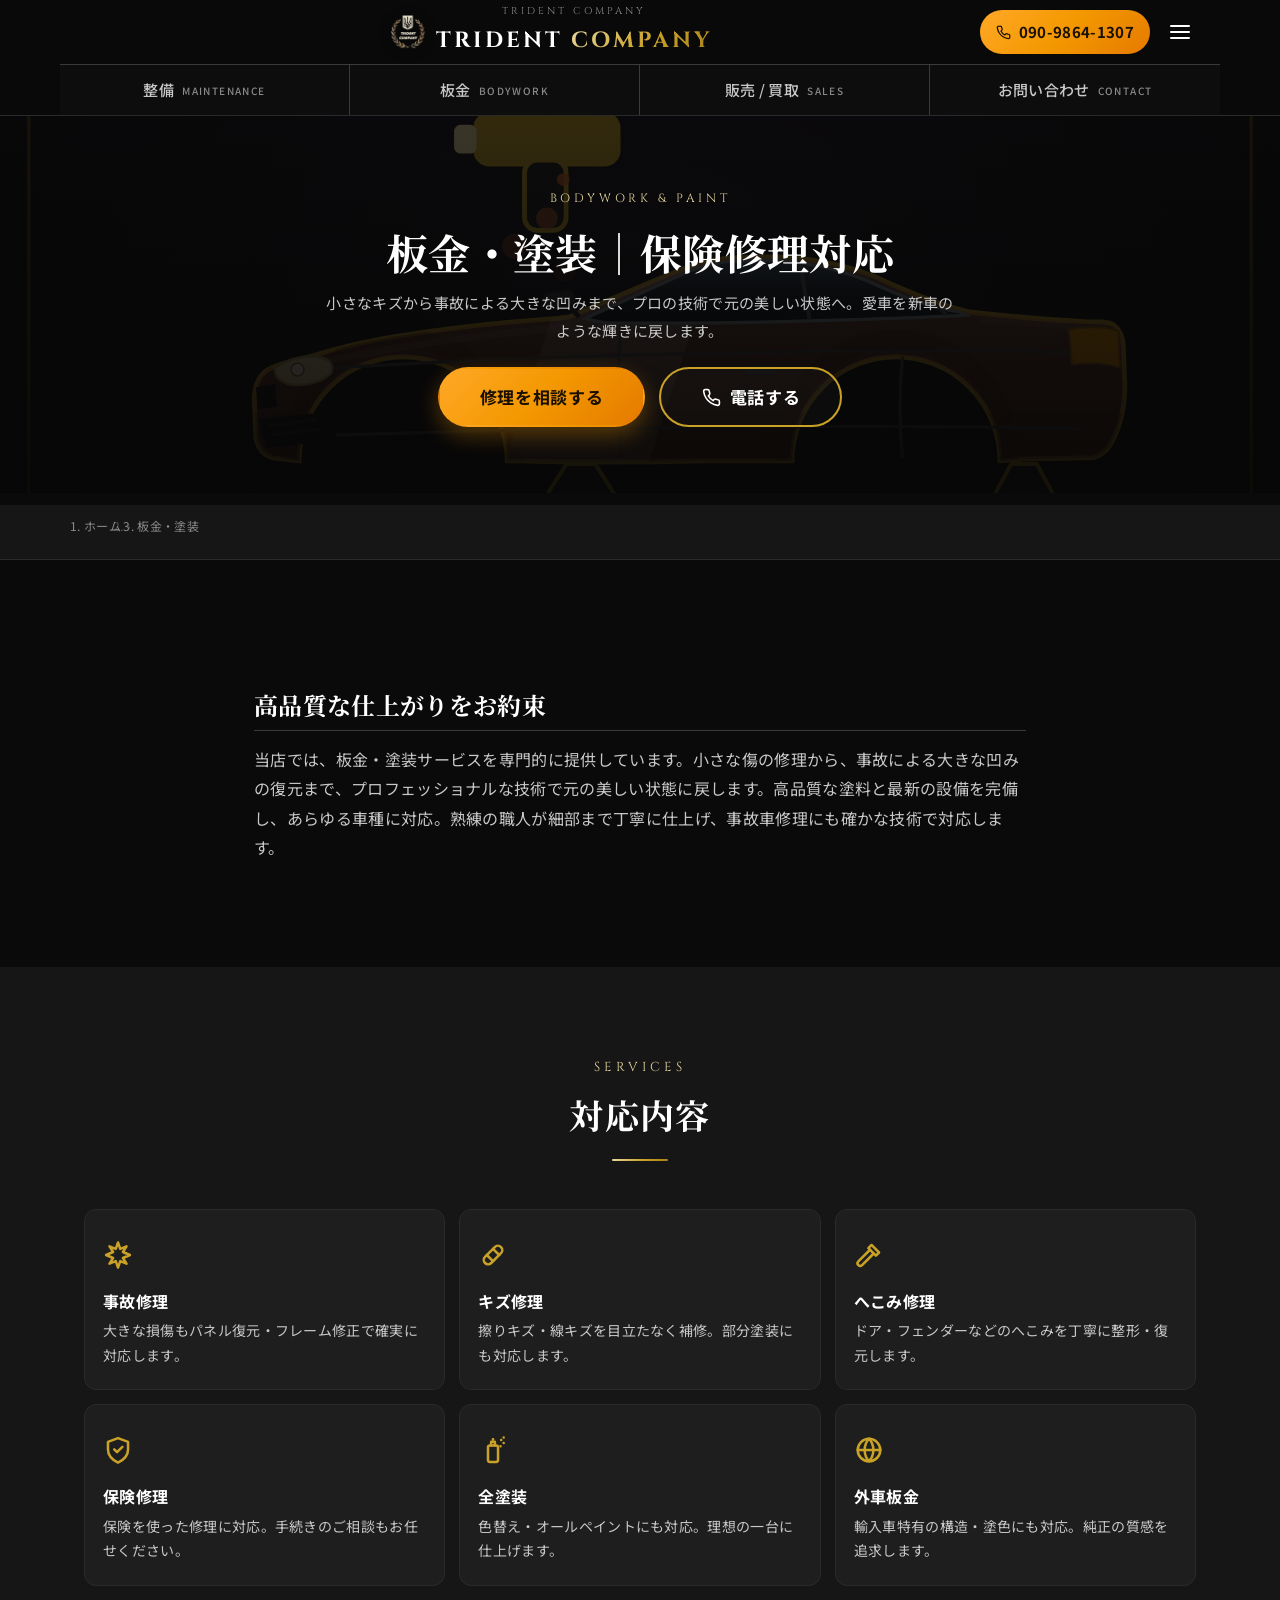
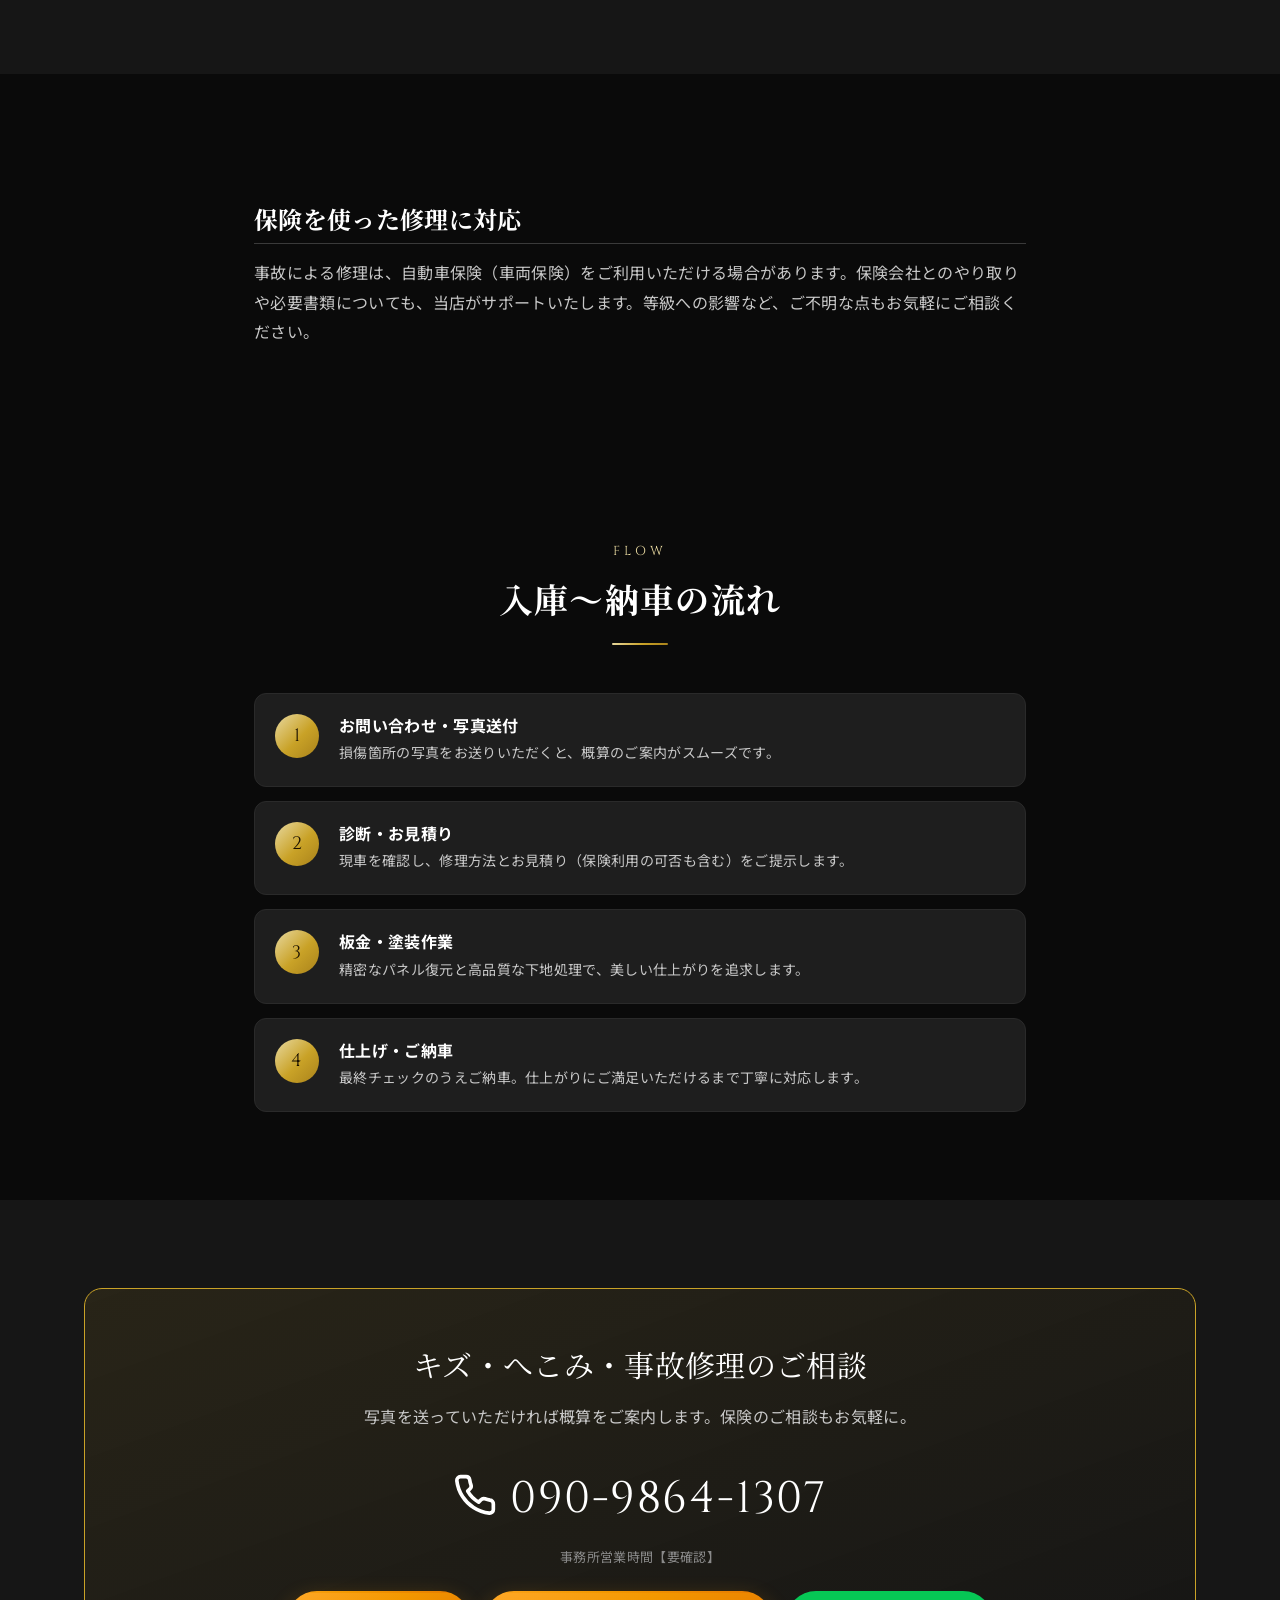
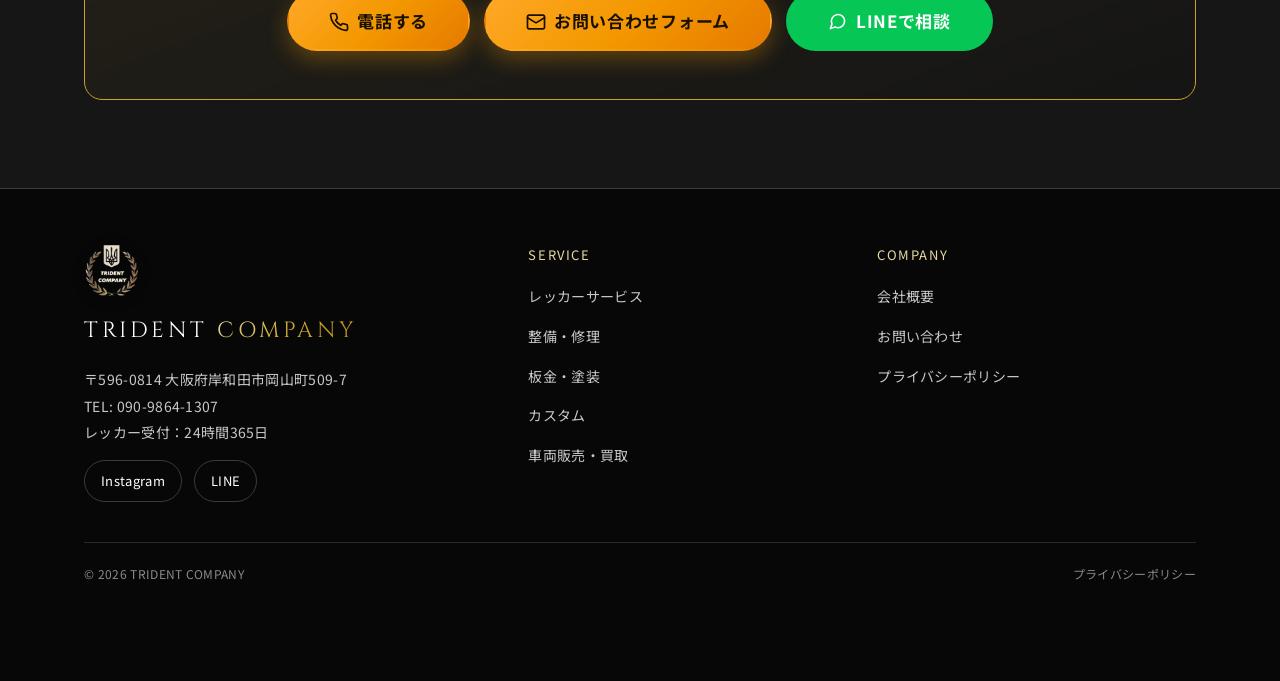
==== bodywork/index.html @ 3b330435 "ヘッダー: 検索ボタンを削除しメニューボタンを右上へ移動 - 右上のサイト内検索アイコンを全9ページから削除 - 左上のメニュー(ハンバーガー)ボタンを右端へ移動 - ロゴ中央寄せ維持のため左端にスペ" ====
<!DOCTYPE html>
<html lang="ja">
<head>
<meta charset="UTF-8">
<meta name="viewport" content="width=device-width, initial-scale=1">
<title>板金・塗装｜岸和田・大阪の板金塗装・保険修理｜TRIDENT COMPANY</title>
<meta name="description" content="岸和田・大阪で板金塗装なら TRIDENT COMPANY。事故修理・キズ修理・へこみ修理・全塗装・外車板金に対応。保険を使った修理もお任せください。高品質な塗料と最新設備で、愛車を新車のような輝きに。">
<link rel="preconnect" href="https://fonts.googleapis.com">
<link rel="preconnect" href="https://fonts.gstatic.com" crossorigin>
<link href="https://fonts.googleapis.com/css2?family=Cinzel:wght@500;600;700&family=Noto+Sans+JP:wght@400;500;700&family=Noto+Serif+JP:wght@500;700&display=swap" rel="stylesheet">
<link rel="stylesheet" href="../assets/css/style.css">
</head>
<body>

<header class="site-header">
  <div class="header-bar">
    <span class="header-spacer" aria-hidden="true"></span>
    <a href="../index.html" class="header-logo" aria-label="TRIDENT COMPANY トップへ"><img src="../assets/img/logo.png?v=20260721" alt="TRIDENT COMPANY エンブレム" class="header-emblem" width="36" height="36"><span class="header-logo__text"><span class="header-logo__sub">TRIDENT COMPANY</span><span class="header-logo__main"><span class="t">TRIDENT</span> <span class="c">COMPANY</span></span></span></a>
    <a href="tel:09098641307" class="header-tel"><span class="icn icn--tel" aria-hidden="true"></span> 090-9864-1307</a>
    <button class="icon-btn" data-drawer-open aria-label="メニューを開く" aria-expanded="false" aria-controls="drawer"><svg viewBox="0 0 24 24" fill="none" stroke="currentColor" stroke-width="2"><path d="M3 6h18M3 12h18M3 18h18" stroke-linecap="round"/></svg></button>
  </div>
  <nav class="boxnav" aria-label="主要ナビゲーション">
    <a class="boxnav__item" href="../maintenance/index.html">整備 <span class="em">MAINTENANCE</span></a>
    <a class="boxnav__item" href="../bodywork/index.html">板金 <span class="em">BODYWORK</span></a>
    <a class="boxnav__item" href="../sales/index.html">販売 / 買取 <span class="em">SALES</span></a>
    <a class="boxnav__item" href="../contact/index.html">お問い合わせ <span class="em">CONTACT</span></a>
  </nav>
</header>

<div class="drawer" id="drawer">
  <div class="drawer__overlay" data-drawer-close></div>
  <div class="drawer__panel" role="dialog" aria-label="メニュー">
    <div class="drawer__head"><span class="drawer__brand"><img src="../assets/img/logo.png?v=20260721" alt="" class="header-emblem" width="28" height="28"><span class="header-logo__main"><span class="t">TRIDENT</span> <span class="c">COMPANY</span></span></span><button class="icon-btn" data-drawer-close aria-label="メニューを閉じる"><svg viewBox="0 0 24 24" fill="none" stroke="currentColor" stroke-width="2"><path d="M6 6l12 12M18 6L6 18" stroke-linecap="round"/></svg></button></div>
    <ul class="drawer__nav">
      <li><a href="../towing/index.html">レッカーサービス</a></li>
      <li><a href="../maintenance/index.html">整備・修理</a></li>
      <li><a href="../bodywork/index.html">板金・塗装</a></li>
      <li><a href="../custom/index.html">カスタム</a></li>
      <li><a href="../sales/index.html">車両販売・買取</a></li>
      <li><a href="../company/index.html">会社概要</a></li>
      <li><a href="../contact/index.html">お問い合わせ</a></li>
    </ul>
    <div class="drawer__sns"><a href="https://www.instagram.com/car_20555/" target="_blank" rel="noopener">Instagram</a><a href="#" data-line>LINEで相談</a></div>
  </div>
</div>

<main class="has-fixed-header">

  <section class="page-hero">
    <div class="page-hero__bg"><img src="../assets/img/bodywork.svg?v=20260721" alt="板金塗装のイメージ"></div>
    <div class="page-hero__inner container">
      <span class="page-hero__en">Bodywork & Paint</span>
      <h1 class="page-hero__title">板金・塗装｜保険修理対応</h1>
      <p class="page-hero__lead">小さなキズから事故による大きな凹みまで、プロの技術で元の美しい状態へ。愛車を新車のような輝きに戻します。</p>
      <div class="hero__cta" style="margin-top:22px"><a href="#contact" class="btn btn--primary btn--lg">修理を相談する</a><a href="tel:09098641307" class="btn btn--ghost btn--lg"><span class="btn__icon"><span class="icn icn--tel" aria-hidden="true"></span></span> 電話する</a></div>
    </div>
  </section>

  <nav class="breadcrumb" aria-label="パンくず"><div class="container"><ol><li><a href="../index.html">ホーム</a></li><li class="sep">›</li><li>板金・塗装</li></ol></div></nav>

  <section class="section">
    <div class="container container--narrow prose reveal">
      <h2>高品質な仕上がりをお約束</h2>
      <p>当店では、板金・塗装サービスを専門的に提供しています。小さな傷の修理から、事故による大きな凹みの復元まで、プロフェッショナルな技術で元の美しい状態に戻します。高品質な塗料と最新の設備を完備し、あらゆる車種に対応。熟練の職人が細部まで丁寧に仕上げ、事故車修理にも確かな技術で対応します。</p>
    </div>
  </section>

  <section class="section section--sub">
    <div class="container">
      <div class="sec-head"><span class="sec-head__en">Services</span><h2 class="sec-head__ja">対応内容</h2><div class="sec-head__divider"></div></div>
      <div class="card-grid">
        <div class="card reveal"><div class="card__icon"><span class="icn icn--collision" aria-hidden="true"></span></div><h3 class="card__title">事故修理</h3><p class="card__text">大きな損傷もパネル復元・フレーム修正で確実に対応します。</p></div>
        <div class="card reveal"><div class="card__icon"><span class="icn icn--patch" aria-hidden="true"></span></div><h3 class="card__title">キズ修理</h3><p class="card__text">擦りキズ・線キズを目立たなく補修。部分塗装にも対応します。</p></div>
        <div class="card reveal"><div class="card__icon"><span class="icn icn--hammer" aria-hidden="true"></span></div><h3 class="card__title">へこみ修理</h3><p class="card__text">ドア・フェンダーなどのへこみを丁寧に整形・復元します。</p></div>
        <div class="card reveal"><div class="card__icon"><span class="icn icn--shield" aria-hidden="true"></span></div><h3 class="card__title">保険修理</h3><p class="card__text">保険を使った修理に対応。手続きのご相談もお任せください。</p></div>
        <div class="card reveal"><div class="card__icon"><span class="icn icn--paint" aria-hidden="true"></span></div><h3 class="card__title">全塗装</h3><p class="card__text">色替え・オールペイントにも対応。理想の一台に仕上げます。</p></div>
        <div class="card reveal"><div class="card__icon"><span class="icn icn--globe" aria-hidden="true"></span></div><h3 class="card__title">外車板金</h3><p class="card__text">輸入車特有の構造・塗色にも対応。純正の質感を追求します。</p></div>
      </div>
    </div>
  </section>

  <section class="section">
    <div class="container container--narrow prose reveal">
      <h2>保険を使った修理に対応</h2>
      <p>事故による修理は、自動車保険（車両保険）をご利用いただける場合があります。保険会社とのやり取りや必要書類についても、当店がサポートいたします。等級への影響など、ご不明な点もお気軽にご相談ください。</p>
    </div>
  </section>

  <section class="section">
    <div class="container container--narrow">
      <div class="sec-head"><span class="sec-head__en">Flow</span><h2 class="sec-head__ja">入庫〜納車の流れ</h2><div class="sec-head__divider"></div></div>
      <div class="flow">
        <div class="flow__item reveal"><div class="flow__num"></div><div><h3 class="flow__title">お問い合わせ・写真送付</h3><p class="flow__text">損傷箇所の写真をお送りいただくと、概算のご案内がスムーズです。</p></div></div>
        <div class="flow__item reveal"><div class="flow__num"></div><div><h3 class="flow__title">診断・お見積り</h3><p class="flow__text">現車を確認し、修理方法とお見積り（保険利用の可否も含む）をご提示します。</p></div></div>
        <div class="flow__item reveal"><div class="flow__num"></div><div><h3 class="flow__title">板金・塗装作業</h3><p class="flow__text">精密なパネル復元と高品質な下地処理で、美しい仕上がりを追求します。</p></div></div>
        <div class="flow__item reveal"><div class="flow__num"></div><div><h3 class="flow__title">仕上げ・ご納車</h3><p class="flow__text">最終チェックのうえご納車。仕上がりにご満足いただけるまで丁寧に対応します。</p></div></div>
      </div>
    </div>
  </section>

  <section class="section section--sub contact-cta" id="contact">
    <div class="container">
      <div class="contact-cta__box reveal">
        <p class="contact-cta__lead">キズ・へこみ・事故修理のご相談</p>
        <p class="contact-cta__sub">写真を送っていただければ概算をご案内します。保険のご相談もお気軽に。</p>
        <a href="tel:09098641307" class="contact-cta__tel"><span class="icn icn--tel" aria-hidden="true"></span> 090-9864-1307</a>
        <p class="contact-cta__hours">事務所営業時間【要確認】</p>
        <div class="contact-cta__actions">
          <a href="tel:09098641307" class="btn btn--tel btn--lg"><span class="btn__icon"><span class="icn icn--tel" aria-hidden="true"></span></span> 電話する</a>
          <a href="../contact/index.html" class="btn btn--primary btn--lg"><span class="btn__icon"><span class="icn icn--mail" aria-hidden="true"></span></span> お問い合わせフォーム</a>
          <a href="#" data-line class="btn btn--line btn--lg"><span class="btn__icon"><span class="icn icn--chat" aria-hidden="true"></span></span> LINEで相談</a>
        </div>
      </div>
    </div>
  </section>

</main>

<footer class="site-footer">
  <div class="container">
    <div class="footer-grid">
      <div><img src="../assets/img/logo.png?v=20260721" alt="TRIDENT COMPANY エンブレム" class="footer-emblem" width="56" height="56"><div class="footer-logo"><span class="t">TRIDENT</span> <span class="c">COMPANY</span></div><div class="footer-info">〒596-0814 大阪府岸和田市岡山町509-7<br>TEL: <a href="tel:09098641307">090-9864-1307</a><br>レッカー受付：24時間365日</div><div class="footer-sns"><a href="https://www.instagram.com/car_20555/" target="_blank" rel="noopener">Instagram</a><a href="#" data-line>LINE</a></div></div>
      <div><div class="footer-col__title">SERVICE</div><ul class="footer-nav"><li><a href="../towing/index.html">レッカーサービス</a></li><li><a href="../maintenance/index.html">整備・修理</a></li><li><a href="../bodywork/index.html">板金・塗装</a></li><li><a href="../custom/index.html">カスタム</a></li><li><a href="../sales/index.html">車両販売・買取</a></li></ul></div>
      <div><div class="footer-col__title">COMPANY</div><ul class="footer-nav"><li><a href="../company/index.html">会社概要</a></li><li><a href="../contact/index.html">お問い合わせ</a></li><li><a href="../privacy/index.html">プライバシーポリシー</a></li></ul></div>
    </div>
    <div class="footer-bottom"><span>© <span data-year>2026</span> TRIDENT COMPANY</span><a href="../privacy/index.html">プライバシーポリシー</a></div>
  </div>
</footer>

<nav class="fixed-cta" aria-label="固定アクション"><a href="tel:09098641307" class="is-tel"><span class="ic"><span class="icn icn--tel" aria-hidden="true"></span></span>電話する</a><a href="../contact/index.html"><span class="ic"><span class="icn icn--mail" aria-hidden="true"></span></span>お問い合わせ</a><a href="#" data-line class="is-line"><span class="ic"><span class="icn icn--chat" aria-hidden="true"></span></span>LINE</a></nav>

<script src="../assets/js/main.js"></script>
</body>
</html>
---- assets/css/style.css ----
@charset "UTF-8";
/* =============================================================
   TRIDENT COMPANY — 静的先行制作 共通スタイル
   デザイントークンは docs/02_レイアウト設計書.md §2 準拠
   （黒基調＋ゴールド＋ネオン、CTAはオレンジ）
   ============================================================= */

/* ---------- Design Tokens ---------- */
:root {
  /* 背景 */
  --bg: #0A0A0A;
  --bg-sub: #161616;
  --bg-card: #1E1E1E;
  --bg-elevated: #222222;
  --border: #3A3A3A;
  --border-soft: #2A2A2A;

  /* テキスト */
  --text: #FFFFFF;
  --text-sub: #C8C8C8;
  --text-mute: #8A8A8A;

  /* ブランドアクセント（ゴールド） */
  --gold: #C9A227;
  --gold-light: #E8D9A0;
  --gold-grad: linear-gradient(135deg, #E8D9A0 0%, #C9A227 55%, #A9821B 100%);

  /* CTA / 緊急（オレンジ） */
  --orange: #F39800;
  --orange-strong: #FF8C00;
  --orange-grad: linear-gradient(135deg, #FFA827 0%, #F39800 50%, #E67A00 100%);

  /* ネオン（装飾ライン） */
  --neon-cyan: #21D4FD;
  --neon-blue: #2E5BFF;
  --neon-magenta: #C24BF5;

  /* レイアウト */
  --maxw: 1160px;
  --maxw-narrow: 820px;
  --gutter: 24px;
  --radius-btn: 999px;
  --radius-card: 12px;
  --header-h: 64px;

  /* フォント */
  --font-serif-en: "Cinzel", "Times New Roman", "YuMincho", "Yu Mincho", serif;
  --font-serif-jp: "Noto Serif JP", "YuMincho", "Yu Mincho", "Hiragino Mincho ProN", serif;
  --font-sans: "Noto Sans JP", "Hiragino Kaku Gothic ProN", "Yu Gothic", "Meiryo", sans-serif;

  /* Z-index */
  --z-header: 100;
  --z-drawer: 200;
  --z-fixedcta: 150;
}

/* ---------- Reset / Base ---------- */
* { box-sizing: border-box; }
html { scroll-behavior: smooth; -webkit-text-size-adjust: 100%; }
body {
  margin: 0;
  background: var(--bg);
  color: var(--text);
  font-family: var(--font-sans);
  font-size: 16px;
  line-height: 1.85;
  letter-spacing: .02em;
  overflow-x: hidden;
  -webkit-font-smoothing: antialiased;
}
img { max-width: 100%; height: auto; display: block; }
a { color: inherit; text-decoration: none; transition: color .2s, opacity .2s; }
a:hover { opacity: .85; }
ul { list-style: none; margin: 0; padding: 0; }
h1, h2, h3, h4 { margin: 0; font-weight: 700; line-height: 1.4; }
p { margin: 0 0 1em; }
:focus-visible { outline: 2px solid var(--orange); outline-offset: 2px; }

/* ---------- Utility ---------- */
.container { width: 100%; max-width: var(--maxw); margin-inline: auto; padding-inline: var(--gutter); }
.container--narrow { max-width: var(--maxw-narrow); }
.section { padding: 88px 0; position: relative; }
.section--sub { background: var(--bg-sub); }
.text-center { text-align: center; }
.sr-only { position: absolute; width: 1px; height: 1px; padding: 0; margin: -1px; overflow: hidden; clip: rect(0 0 0 0); white-space: nowrap; border: 0; }

/* ---------- Section Heading（英字小見出し＋日本語H2＋区切り線） ---------- */
.sec-head { text-align: center; margin-bottom: 48px; }
.sec-head__en {
  display: block;
  font-family: var(--font-serif-en);
  font-size: 13px;
  letter-spacing: .3em;
  text-transform: uppercase;
  color: var(--gold-light);
  margin-bottom: 12px;
}
.sec-head__ja {
  font-family: var(--font-serif-jp);
  font-size: clamp(22px, 3.4vw, 34px);
  letter-spacing: .04em;
}
.sec-head__divider {
  width: 56px; height: 2px; margin: 20px auto 0;
  background: var(--gold-grad); border-radius: 2px;
}
.sec-head--light .sec-head__ja { color: #0d0d0d; }
.sec-head--light .sec-head__en { color: var(--gold); }

/* ---------- Buttons ---------- */
.btn {
  display: inline-flex; align-items: center; justify-content: center; gap: .5em;
  min-height: 52px; padding: 0 30px;
  font-family: var(--font-sans); font-weight: 700; font-size: 16px; letter-spacing: .04em;
  border-radius: var(--radius-btn); border: 2px solid transparent;
  cursor: pointer; text-align: center; line-height: 1.3;
  transition: transform .15s ease, box-shadow .2s ease, background .2s ease;
}
.btn:hover { transform: translateY(-2px); opacity: 1; }
.btn__icon { font-size: 1.15em; line-height: 1; }
.btn--primary { background: var(--orange-grad); color: #1a1000; box-shadow: 0 8px 22px rgba(243,152,0,.32); }
.btn--primary:hover { box-shadow: 0 12px 30px rgba(243,152,0,.45); }
.btn--tel { background: var(--orange-grad); color: #1a1000; box-shadow: 0 8px 22px rgba(243,152,0,.32); }
.btn--line { background: #06C755; color: #fff; }
.btn--ghost { background: rgba(255,255,255,.02); color: var(--text); border-color: var(--gold); }
.btn--ghost:hover { background: rgba(201,162,39,.12); }
.btn--lg { min-height: 60px; font-size: 17px; padding: 0 40px; }
.btn--block { display: flex; width: 100%; }

/* ============================================================
   Header
   ============================================================ */
.site-header {
  position: fixed; inset: 0 0 auto 0; z-index: var(--z-header);
  background: rgba(10,10,10,.72);
  backdrop-filter: saturate(140%) blur(10px);
  border-bottom: 1px solid var(--border-soft);
}
.header-bar {
  height: var(--header-h);
  display: grid; grid-template-columns: 48px 1fr 48px; align-items: center;
  max-width: var(--maxw); margin-inline: auto; padding-inline: 14px;
}
.header-logo { text-align: center; font-family: var(--font-serif-en); letter-spacing: .18em; }
.header-logo .t { color: #fff; font-weight: 700; }
.header-logo .c { background: var(--gold-grad); -webkit-background-clip: text; background-clip: text; color: transparent; font-weight: 700; }
.header-logo__main { font-size: clamp(17px, 4.6vw, 22px); }
.header-logo__sub { display: none; }
.icon-btn {
  width: 44px; height: 44px; display: inline-flex; align-items: center; justify-content: center;
  background: transparent; border: 0; color: #fff; cursor: pointer; border-radius: 8px;
}
.icon-btn:hover { background: rgba(255,255,255,.08); }
.header-spacer { width: 44px; height: 44px; }
.icon-btn svg { width: 24px; height: 24px; }

/* PC: ヘッダー右に電話ボタン（レイアウト設計書 §3.1 提案） */
.header-tel { display: none; }
@media (min-width: 992px) {
  .header-bar { grid-template-columns: 48px 1fr auto 48px; gap: 8px; }
  .header-tel {
    display: inline-flex; align-items: center; gap: 8px;
    padding: 8px 16px; border-radius: var(--radius-btn);
    background: var(--orange-grad); color: #1a1000; font-weight: 700; font-size: 15px; white-space: nowrap;
  }
  .header-logo__sub { display: block; font-size: 10px; letter-spacing: .3em; color: var(--text-mute); }
}

/* 2×2 ボックスナビ（主ナビ） */
.boxnav {
  max-width: var(--maxw); margin-inline: auto;
  display: grid; grid-template-columns: 1fr 1fr;
  border-top: 1px solid var(--border);
}
.boxnav__item {
  display: flex; flex-direction: column; align-items: center; justify-content: center; gap: 2px;
  min-height: 58px; padding: 8px 6px; text-align: center; line-height: 1.3;
  border-right: 1px solid var(--border); border-bottom: 1px solid var(--border);
  font-size: 15px; font-weight: 500; color: var(--text-sub);
  background: rgba(255,255,255,.015);
  transition: background .2s, color .2s;
}
.boxnav__item:nth-child(2n) { border-right: 0; }
.boxnav__item:hover { background: rgba(201,162,39,.10); color: #fff; }
.boxnav__item .em { font-size: 10px; letter-spacing: .14em; color: var(--text-mute); }
@media (min-width: 992px) {
  .boxnav { grid-template-columns: repeat(4, 1fr); }
  .boxnav__item { flex-direction: row; gap: 8px; border-bottom: 0; min-height: 50px; }
  .boxnav__item:nth-child(2n) { border-right: 1px solid var(--border); }
  .boxnav__item:last-child { border-right: 0; }
}

/* body の上部余白（固定ヘッダー＋ボックスナビ分） */
.has-fixed-header { padding-top: calc(var(--header-h) + 57px); }
@media (min-width: 992px) { .has-fixed-header { padding-top: calc(var(--header-h) + 51px); } }

/* ---------- 通知バー ---------- */
.notice-bar {
  background: linear-gradient(90deg, #1a1305, #2a1e06);
  border-bottom: 1px solid var(--border-soft);
  overflow: hidden; white-space: nowrap;
}
.notice-bar__track { display: inline-block; padding: 9px 0; animation: marquee 22s linear infinite; }
.notice-bar__track span { padding: 0 40px; font-size: 13px; color: var(--gold-light); letter-spacing: .05em; }
@keyframes marquee { from { transform: translateX(0); } to { transform: translateX(-50%); } }
@media (prefers-reduced-motion: reduce) { .notice-bar__track { animation: none; padding-left: 16px; } }

/* ---------- ハンバーガー ドロワー ---------- */
.drawer {
  position: fixed; inset: 0; z-index: var(--z-drawer);
  visibility: hidden; opacity: 0; transition: opacity .3s, visibility .3s;
}
.drawer.is-open { visibility: visible; opacity: 1; }
.drawer__overlay { position: absolute; inset: 0; background: rgba(0,0,0,.6); }
.drawer__panel {
  position: absolute; top: 0; right: 0; height: 100%; width: min(86vw, 360px);
  background: #0d0d0d; border-left: 1px solid var(--border);
  padding: 20px 22px; overflow-y: auto;
  transform: translateX(100%); transition: transform .3s ease;
}
.drawer.is-open .drawer__panel { transform: translateX(0); }
.drawer__head { display: flex; justify-content: space-between; align-items: center; margin-bottom: 18px; }
.drawer__head .header-logo__main { font-size: 18px; font-family: var(--font-serif-en); letter-spacing: .16em; }
.drawer__nav li { border-bottom: 1px solid var(--border-soft); }
.drawer__nav a { display: block; padding: 15px 4px; font-size: 15px; }
.drawer__nav a:hover { color: var(--gold-light); }
.drawer__sns { display: flex; gap: 12px; margin-top: 22px; }
.drawer__sns a {
  flex: 1; text-align: center; padding: 12px; border: 1px solid var(--border); border-radius: 8px; font-size: 14px;
}

/* ============================================================
   Hero（トップ）
   ============================================================ */
.hero {
  position: relative; min-height: 78vh; display: flex; align-items: center; justify-content: center;
  text-align: center; overflow: hidden;
  background: #050505;
}
.hero__bg { position: absolute; inset: 0; z-index: 0; }
.hero__bg img { width: 100%; height: 100%; object-fit: cover; opacity: .9; }
.hero__bg::after { content: ""; position: absolute; inset: 0; background: radial-gradient(120% 90% at 50% 40%, rgba(5,5,5,.15), rgba(5,5,5,.72) 78%); }
.hero__inner { position: relative; z-index: 1; padding: 100px 20px; }
.hero__logo {
  font-family: var(--font-serif-en); letter-spacing: .12em; line-height: 1.15;
  text-shadow: 0 4px 30px rgba(0,0,0,.7);
}
.hero__logo .l1 { display: block; font-size: clamp(34px, 9vw, 76px); color: #fff; }
.hero__logo .l2 { display: block; font-size: clamp(26px, 7vw, 60px); background: var(--gold-grad); -webkit-background-clip: text; background-clip: text; color: transparent; }
.hero__copy { margin: 22px auto 30px; max-width: 640px; font-size: clamp(15px, 2.4vw, 19px); color: var(--text-sub); font-weight: 500; }
.hero__cta { display: flex; flex-wrap: wrap; gap: 14px; justify-content: center; }
.hero__scroll { position: absolute; bottom: 22px; left: 50%; transform: translateX(-50%); z-index: 1; font-size: 12px; letter-spacing: .25em; color: var(--text-mute); }
.hero__scroll::after { content: ""; display: block; width: 1px; height: 34px; margin: 8px auto 0; background: linear-gradient(var(--text-mute), transparent); }

/* ============================================================
   サービス紹介セクション（画像＋見出し＋本文＋CTA、交互）
   ============================================================ */
.service-row { display: grid; gap: 34px; align-items: center; }
.service-row + .service-row { margin-top: 72px; }
.service-row__media { position: relative; border-radius: var(--radius-card); overflow: hidden; border: 1px solid var(--border-soft); }
.service-row__media img { width: 100%; aspect-ratio: 16/10; object-fit: cover; }
.service-row__badge {
  position: absolute; top: 14px; left: 14px; padding: 6px 14px; border-radius: var(--radius-btn);
  background: rgba(0,0,0,.6); border: 1px solid var(--gold); color: var(--gold-light); font-size: 12px; letter-spacing: .1em;
}
.service-row__en { font-family: var(--font-serif-en); font-size: 12px; letter-spacing: .28em; color: var(--gold-light); text-transform: uppercase; }
.service-row__title { font-family: var(--font-serif-jp); font-size: clamp(21px, 3vw, 28px); margin: 8px 0 14px; }
.service-row__text { color: var(--text-sub); margin-bottom: 22px; }
.service-row__actions { display: flex; flex-wrap: wrap; gap: 12px; }
@media (min-width: 860px) {
  .service-row { grid-template-columns: 1fr 1fr; gap: 48px; }
  .service-row--reverse .service-row__media { order: 2; }
}
/* レッカー＝最重要（強調） */
.service-row--feature { padding: 26px; border: 1px solid var(--gold); border-radius: 16px; background: linear-gradient(160deg, rgba(201,162,39,.06), rgba(0,0,0,0)); }

/* ---------- カード（サービス特徴 / 対応内容） ---------- */
.card-grid { display: grid; grid-template-columns: repeat(2, 1fr); gap: 14px; }
@media (min-width: 720px) { .card-grid { grid-template-columns: repeat(3, 1fr); } }
.card {
  background: var(--bg-card); border: 1px solid var(--border-soft); border-radius: var(--radius-card);
  padding: 22px 18px; transition: border-color .2s, transform .2s, box-shadow .2s;
}
.card:hover { border-color: var(--gold); transform: translateY(-3px); box-shadow: 0 10px 28px rgba(0,0,0,.4); }
.card__icon { font-size: 26px; margin-bottom: 10px; }
.card__title { font-size: 16px; margin-bottom: 6px; }
.card__text { font-size: 14px; color: var(--text-sub); margin: 0; line-height: 1.75; }

/* ---------- 選ばれる理由 ---------- */
.reason-grid { display: grid; gap: 16px; grid-template-columns: 1fr; }
@media (min-width: 720px) { .reason-grid { grid-template-columns: repeat(3, 1fr); } }
.reason {
  text-align: center; padding: 30px 22px; border: 1px solid var(--border-soft);
  border-radius: var(--radius-card); background: var(--bg-card);
}
.reason__no { font-family: var(--font-serif-en); font-size: 30px; background: var(--gold-grad); -webkit-background-clip: text; background-clip: text; color: transparent; }
.reason__title { font-size: 18px; margin: 8px 0 10px; }
.reason__text { font-size: 14px; color: var(--text-sub); margin: 0; }

/* ---------- 対応メーカー ---------- */
.maker-group { margin-bottom: 26px; }
.maker-group__label { font-size: 13px; letter-spacing: .1em; color: var(--gold-light); margin-bottom: 12px; }
.maker-list { display: flex; flex-wrap: wrap; gap: 10px; }
.maker-list li {
  padding: 9px 16px; border: 1px solid var(--border); border-radius: var(--radius-btn);
  font-size: 14px; color: var(--text-sub); background: rgba(255,255,255,.02);
}

/* ---------- Instagram グリッド ---------- */
.ig-grid { display: grid; grid-template-columns: repeat(3, 1fr); gap: 8px; }
.ig-grid a { position: relative; aspect-ratio: 1; border-radius: 6px; overflow: hidden; border: 1px solid var(--border-soft); }
.ig-grid img { width: 100%; height: 100%; object-fit: cover; }
.ig-note { text-align: center; margin-top: 22px; }

/* ---------- 会社概要（情報＋地図） ---------- */
.company-cols { display: grid; gap: 28px; }
@media (min-width: 860px) { .company-cols { grid-template-columns: 1fr 1fr; align-items: start; } }
.info-table { width: 100%; border-collapse: collapse; }
.info-table th, .info-table td { text-align: left; padding: 14px 6px; border-bottom: 1px solid var(--border-soft); font-size: 15px; vertical-align: top; }
.info-table th { width: 34%; color: var(--gold-light); font-weight: 600; white-space: nowrap; }
.info-table td { color: var(--text-sub); }
.map-embed { position: relative; width: 100%; aspect-ratio: 4/3; border-radius: var(--radius-card); overflow: hidden; border: 1px solid var(--border); }
.map-embed iframe { position: absolute; inset: 0; width: 100%; height: 100%; border: 0; }
.map-placeholder { display: flex; align-items: center; justify-content: center; height: 100%; color: var(--text-mute); background: var(--bg-card); text-align: center; padding: 20px; font-size: 14px; }

/* ---------- FAQ アコーディオン ---------- */
.faq { max-width: 820px; margin-inline: auto; }
.faq__item { border-bottom: 1px solid var(--border-soft); }
.faq__q {
  width: 100%; display: flex; justify-content: space-between; align-items: center; gap: 16px;
  padding: 20px 4px; background: none; border: 0; color: var(--text); cursor: pointer;
  font-size: 16px; font-weight: 600; text-align: left; font-family: var(--font-sans);
}
.faq__q .mark { flex: none; width: 22px; height: 22px; position: relative; }
.faq__q .mark::before, .faq__q .mark::after { content: ""; position: absolute; inset: 50% 0 auto 0; height: 2px; background: var(--gold); transition: transform .25s; }
.faq__q .mark::after { transform: rotate(90deg); }
.faq__item.is-open .mark::after { transform: rotate(0); }
.faq__a { max-height: 0; overflow: hidden; transition: max-height .3s ease; }
.faq__a p { padding: 0 4px 20px; color: var(--text-sub); margin: 0; font-size: 15px; }

/* ============================================================
   お問い合わせ CTA（レッカーCTAのスクロール先 #contact）
   ============================================================ */
.contact-cta { scroll-margin-top: 120px; }
.contact-cta__box {
  text-align: center; padding: 48px 24px; border-radius: 18px;
  border: 1px solid var(--gold);
  background: linear-gradient(160deg, rgba(201,162,39,.10), rgba(20,20,20,.6));
}
.contact-cta__lead { font-family: var(--font-serif-jp); font-size: clamp(20px, 3.2vw, 30px); margin-bottom: 10px; }
.contact-cta__sub { color: var(--text-sub); margin-bottom: 26px; }
.contact-cta__tel { font-family: var(--font-serif-en); font-size: clamp(28px, 6vw, 44px); letter-spacing: .04em; display: inline-block; margin-bottom: 6px; }
.contact-cta__hours { font-size: 13px; color: var(--text-mute); margin-bottom: 22px; }
.contact-cta__actions { display: flex; flex-wrap: wrap; gap: 14px; justify-content: center; }

/* ============================================================
   下層ページ：ページヒーロー＋パンくず
   ============================================================ */
.page-hero { position: relative; padding: 66px 0; text-align: center; overflow: hidden; background: #060606; }
.page-hero__bg { position: absolute; inset: 0; z-index: 0; }
.page-hero__bg img { width: 100%; height: 100%; object-fit: cover; opacity: .5; }
.page-hero__bg::after { content: ""; position: absolute; inset: 0; background: linear-gradient(180deg, rgba(6,6,6,.55), rgba(6,6,6,.85)); }
.page-hero__inner { position: relative; z-index: 1; }
.page-hero__en { font-family: var(--font-serif-en); letter-spacing: .3em; font-size: 12px; color: var(--gold-light); text-transform: uppercase; }
.page-hero__title { font-family: var(--font-serif-jp); font-size: clamp(26px, 5vw, 42px); margin: 12px 0 8px; }
.page-hero__lead { color: var(--text-sub); max-width: 640px; margin: 0 auto; font-size: 15px; }
.breadcrumb { background: var(--bg-sub); border-bottom: 1px solid var(--border-soft); }
.breadcrumb ol { display: flex; flex-wrap: wrap; gap: 6px; align-items: center; padding: 10px 0; font-size: 12px; color: var(--text-mute); }
.breadcrumb a:hover { color: var(--gold-light); }
.breadcrumb .sep { opacity: .5; }

/* ---------- 入庫〜納車の流れ / 依頼の流れ ---------- */
.flow { counter-reset: step; display: grid; gap: 14px; }
.flow__item {
  display: grid; grid-template-columns: 48px 1fr; gap: 16px; align-items: start;
  padding: 20px; border: 1px solid var(--border-soft); border-radius: var(--radius-card); background: var(--bg-card);
}
.flow__num {
  counter-increment: step; width: 44px; height: 44px; border-radius: 50%;
  display: flex; align-items: center; justify-content: center;
  font-family: var(--font-serif-en); font-size: 18px; color: #1a1000; background: var(--gold-grad);
}
.flow__num::before { content: counter(step); }
.flow__title { font-size: 16px; margin-bottom: 4px; }
.flow__text { font-size: 14px; color: var(--text-sub); margin: 0; }

/* ---------- 汎用リッチテキスト ---------- */
.prose { max-width: 820px; margin-inline: auto; }
.prose h2 { font-family: var(--font-serif-jp); font-size: 24px; margin: 40px 0 14px; padding-bottom: 8px; border-bottom: 1px solid var(--border); }
.prose h3 { font-size: 18px; margin: 26px 0 10px; color: var(--gold-light); }
.prose p, .prose li { color: var(--text-sub); }
.prose ul { list-style: disc; padding-left: 1.3em; margin: 0 0 1.2em; }
.prose ul li { margin-bottom: .4em; }
.note { font-size: 13px; color: var(--text-mute); border-left: 2px solid var(--gold); padding: 4px 0 4px 14px; background: rgba(201,162,39,.05); }

/* ============================================================
   フォーム（お問い合わせ）
   ============================================================ */
.form { max-width: 720px; margin-inline: auto; }
.form__row { margin-bottom: 20px; }
.form__label { display: block; font-size: 14px; font-weight: 600; margin-bottom: 8px; }
.form__label .req { color: var(--orange); font-size: 12px; margin-left: 6px; }
.form__label .opt { color: var(--text-mute); font-size: 12px; margin-left: 6px; }
.form input[type=text], .form input[type=tel], .form input[type=email], .form select, .form textarea {
  width: 100%; padding: 13px 14px; font-size: 16px; color: var(--text);
  background: var(--bg-card); border: 1px solid var(--border); border-radius: 8px; font-family: inherit;
}
.form input:focus, .form select:focus, .form textarea:focus { border-color: var(--gold); outline: none; }
.form textarea { min-height: 140px; resize: vertical; }
.form__consent { display: flex; gap: 10px; align-items: flex-start; font-size: 14px; color: var(--text-sub); }
.form__consent input { margin-top: 5px; }
.form__submit { text-align: center; margin-top: 12px; }

/* ============================================================
   フッター
   ============================================================ */
.site-footer { background: #070707; border-top: 1px solid var(--border); padding: 54px 0 96px; }
.footer-grid { display: grid; gap: 30px; }
@media (min-width: 820px) { .footer-grid { grid-template-columns: 1.3fr 1fr 1fr; } }
.footer-logo { font-family: var(--font-serif-en); letter-spacing: .16em; font-size: 22px; margin-bottom: 14px; }
.footer-logo .c { background: var(--gold-grad); -webkit-background-clip: text; background-clip: text; color: transparent; }
.footer-info { font-size: 14px; color: var(--text-sub); line-height: 1.9; }
.footer-info a { color: var(--text-sub); }
.footer-sns { display: flex; gap: 12px; margin-top: 14px; }
.footer-sns a { padding: 8px 16px; border: 1px solid var(--border); border-radius: var(--radius-btn); font-size: 13px; }
.footer-col__title { font-size: 13px; letter-spacing: .12em; color: var(--gold-light); margin-bottom: 14px; }
.footer-nav li { margin-bottom: 10px; }
.footer-nav a { font-size: 14px; color: var(--text-sub); }
.footer-nav a:hover { color: #fff; }
.footer-bottom { margin-top: 40px; padding-top: 20px; border-top: 1px solid var(--border-soft); display: flex; flex-wrap: wrap; gap: 10px 24px; justify-content: space-between; font-size: 12px; color: var(--text-mute); }

/* ============================================================
   下部固定 CTA バー（SP）
   ============================================================ */
.fixed-cta {
  position: fixed; inset: auto 0 0 0; z-index: var(--z-fixedcta);
  display: grid; grid-template-columns: 1.2fr 1fr 1fr;
  background: rgba(10,10,10,.92); backdrop-filter: blur(8px); border-top: 1px solid var(--border);
}
.fixed-cta a {
  display: flex; flex-direction: column; align-items: center; justify-content: center; gap: 2px;
  padding: 9px 4px; font-size: 11px; font-weight: 700; color: var(--text-sub);
  border-right: 1px solid var(--border-soft);
}
.fixed-cta a:last-child { border-right: 0; }
.fixed-cta a .ic { font-size: 19px; }
.fixed-cta a.is-tel { background: var(--orange-grad); color: #1a1000; }
.fixed-cta a.is-line { color: #06C755; }
@media (min-width: 992px) { .fixed-cta { display: none; } }

/* ============================================================
   アニメーション（フェードイン）
   ============================================================ */
.reveal { opacity: 0; transform: translateY(24px); transition: opacity .7s ease, transform .7s ease; }
.reveal.is-in { opacity: 1; transform: none; }
@media (prefers-reduced-motion: reduce) { .reveal { opacity: 1; transform: none; transition: none; } }

/* ============================================================
   アイコンシステム（絵文字代替：currentColorで着色されるラインアイコン）
   ============================================================ */
.icn {
  --i: none;
  display: inline-block; width: 1em; height: 1em; flex: none;
  vertical-align: -.12em;
  background: currentColor;
  -webkit-mask: var(--i) no-repeat center / contain;
  mask: var(--i) no-repeat center / contain;
}
.card__icon .icn { color: var(--gold); width: 1.15em; height: 1.15em; }
.notice-bar__track .icn { color: var(--orange); }
.icn--tel{--i:url('data:image/svg+xml,<svg xmlns="http://www.w3.org/2000/svg" viewBox="0 0 24 24" fill="none" stroke="black" stroke-width="2" stroke-linecap="round" stroke-linejoin="round"><path d="M22 16.9v3a2 2 0 0 1-2.2 2 19.8 19.8 0 0 1-8.6-3.1 19.5 19.5 0 0 1-6-6A19.8 19.8 0 0 1 2.1 4.2 2 2 0 0 1 4.1 2h3a2 2 0 0 1 2 1.7 12.8 12.8 0 0 0 .7 2.8 2 2 0 0 1-.5 2.1L8 9.9a16 16 0 0 0 6 6l1.3-1.3a2 2 0 0 1 2.1-.5 12.8 12.8 0 0 0 2.8.7 2 2 0 0 1 1.8 2.1z"/></svg>')}
.icn--mail{--i:url('data:image/svg+xml,<svg xmlns="http://www.w3.org/2000/svg" viewBox="0 0 24 24" fill="none" stroke="black" stroke-width="2" stroke-linecap="round" stroke-linejoin="round"><rect x="2" y="4" width="20" height="16" rx="2"/><path d="m22 7-10 6L2 7"/></svg>')}
.icn--chat{--i:url('data:image/svg+xml,<svg xmlns="http://www.w3.org/2000/svg" viewBox="0 0 24 24" fill="none" stroke="black" stroke-width="2" stroke-linecap="round" stroke-linejoin="round"><path d="M21 11.5a8.4 8.4 0 0 1-8.4 8.4 8.3 8.3 0 0 1-3.8-.9L3 21l2-5.8a8.4 8.4 0 1 1 16-3.7z"/></svg>')}
.icn--siren{--i:url('data:image/svg+xml,<svg xmlns="http://www.w3.org/2000/svg" viewBox="0 0 24 24" fill="none" stroke="black" stroke-width="2" stroke-linecap="round" stroke-linejoin="round"><path d="M7 17v-5a5 5 0 0 1 10 0v5"/><rect x="4" y="17" width="16" height="4" rx="1"/><path d="M12 3v1M5.6 5.6l1.2 1.2M18.4 5.6l-1.2 1.2"/></svg>')}
.icn--car{--i:url('data:image/svg+xml,<svg xmlns="http://www.w3.org/2000/svg" viewBox="0 0 24 24" fill="none" stroke="black" stroke-width="2" stroke-linecap="round" stroke-linejoin="round"><path d="M5 11l1.7-4.2A2 2 0 0 1 8.6 5.5h6.8a2 2 0 0 1 1.9 1.3L19 11"/><path d="M3 16v-3.5A1.5 1.5 0 0 1 4.5 11h15a1.5 1.5 0 0 1 1.5 1.5V16"/><circle cx="7" cy="17" r="2"/><circle cx="17" cy="17" r="2"/><path d="M9 17h6"/></svg>')}
.icn--wrench{--i:url('data:image/svg+xml,<svg xmlns="http://www.w3.org/2000/svg" viewBox="0 0 24 24" fill="none" stroke="black" stroke-width="2" stroke-linecap="round" stroke-linejoin="round"><path d="M14.7 6.3a1 1 0 0 0 0 1.4l1.6 1.6a1 1 0 0 0 1.4 0l3.8-3.8a6 6 0 0 1-7.9 7.9l-6.9 6.9a2.1 2.1 0 0 1-3-3l6.9-6.9a6 6 0 0 1 7.9-7.9z"/></svg>')}
.icn--battery{--i:url('data:image/svg+xml,<svg xmlns="http://www.w3.org/2000/svg" viewBox="0 0 24 24" fill="none" stroke="black" stroke-width="2" stroke-linecap="round" stroke-linejoin="round"><rect x="2" y="8" width="17" height="9" rx="2"/><path d="M22 11v3M6.5 10.5v4M10.5 10.5v4"/></svg>')}
.icn--gear{--i:url('data:image/svg+xml,<svg xmlns="http://www.w3.org/2000/svg" viewBox="0 0 24 24" fill="none" stroke="black" stroke-width="2" stroke-linecap="round" stroke-linejoin="round"><circle cx="12" cy="12" r="3.5"/><path d="M12 2.5v3M12 18.5v3M2.5 12h3M18.5 12h3M5.3 5.3l2.1 2.1M16.6 16.6l2.1 2.1M18.7 5.3l-2.1 2.1M7.4 16.6l-2.1 2.1"/></svg>')}
.icn--parking{--i:url('data:image/svg+xml,<svg xmlns="http://www.w3.org/2000/svg" viewBox="0 0 24 24" fill="none" stroke="black" stroke-width="2" stroke-linecap="round" stroke-linejoin="round"><rect x="3" y="3" width="18" height="18" rx="3"/><path d="M9 17V7h4.5a3 3 0 0 1 0 6H9"/></svg>')}
.icn--road{--i:url('data:image/svg+xml,<svg xmlns="http://www.w3.org/2000/svg" viewBox="0 0 24 24" fill="none" stroke="black" stroke-width="2" stroke-linecap="round" stroke-linejoin="round"><path d="M4.5 21 10 3M19.5 21 14 3M12 7v2M12 12.5V15M12 18.5V21"/></svg>')}
.icn--clipboard{--i:url('data:image/svg+xml,<svg xmlns="http://www.w3.org/2000/svg" viewBox="0 0 24 24" fill="none" stroke="black" stroke-width="2" stroke-linecap="round" stroke-linejoin="round"><rect x="5" y="4" width="14" height="18" rx="2"/><rect x="9" y="2" width="6" height="4" rx="1"/><path d="M9 11.5h6M9 15.5h6"/></svg>')}
.icn--search{--i:url('data:image/svg+xml,<svg xmlns="http://www.w3.org/2000/svg" viewBox="0 0 24 24" fill="none" stroke="black" stroke-width="2" stroke-linecap="round" stroke-linejoin="round"><circle cx="11" cy="11" r="7"/><path d="m21 21-4.3-4.3"/></svg>')}
.icn--tools{--i:url('data:image/svg+xml,<svg xmlns="http://www.w3.org/2000/svg" viewBox="0 0 24 24" fill="none" stroke="black" stroke-width="2" stroke-linecap="round" stroke-linejoin="round"><rect x="2.5" y="8" width="19" height="12" rx="2"/><path d="M8.5 8V6a2 2 0 0 1 2-2h3a2 2 0 0 1 2 2v2M2.5 13h19M10 13v2.5M14 13v2.5"/></svg>')}
.icn--oil{--i:url('data:image/svg+xml,<svg xmlns="http://www.w3.org/2000/svg" viewBox="0 0 24 24" fill="none" stroke="black" stroke-width="2" stroke-linecap="round" stroke-linejoin="round"><path d="M12 3s6.5 7 6.5 11.2a6.5 6.5 0 0 1-13 0C5.5 10 12 3 12 3z"/></svg>')}
.icn--brake{--i:url('data:image/svg+xml,<svg xmlns="http://www.w3.org/2000/svg" viewBox="0 0 24 24" fill="none" stroke="black" stroke-width="2" stroke-linecap="round" stroke-linejoin="round"><circle cx="12" cy="12" r="8.5"/><circle cx="12" cy="12" r="3"/><path d="M12 6v.01M18 12h-.01M12 18v-.01M6 12h.01"/></svg>')}
.icn--bolt{--i:url('data:image/svg+xml,<svg xmlns="http://www.w3.org/2000/svg" viewBox="0 0 24 24" fill="none" stroke="black" stroke-width="2" stroke-linecap="round" stroke-linejoin="round"><path d="M13 2 4.5 13.5H11L9.5 22 18 10.5h-6.5z"/></svg>')}
.icn--collision{--i:url('data:image/svg+xml,<svg xmlns="http://www.w3.org/2000/svg" viewBox="0 0 24 24" fill="none" stroke="black" stroke-width="2" stroke-linecap="round" stroke-linejoin="round"><path d="m12 2 1.8 5.1 5-2-2.9 4.5 5.6 2.4-5.6 2.4 2.9 4.5-5-2L12 22l-1.8-5.1-5 2 2.9-4.5L2.5 12l5.6-2.4-2.9-4.5 5 2z"/></svg>')}
.icn--patch{--i:url('data:image/svg+xml,<svg xmlns="http://www.w3.org/2000/svg" viewBox="0 0 24 24" fill="none" stroke="black" stroke-width="2" stroke-linecap="round" stroke-linejoin="round"><g transform="rotate(-45 12 12)"><rect x="3" y="8.5" width="18" height="7" rx="3.5"/><path d="M8.5 8.5v7M15.5 8.5v7"/></g></svg>')}
.icn--hammer{--i:url('data:image/svg+xml,<svg xmlns="http://www.w3.org/2000/svg" viewBox="0 0 24 24" fill="none" stroke="black" stroke-width="2" stroke-linecap="round" stroke-linejoin="round"><path d="m14 4 6 6-2.5 2.5-6-6z"/><path d="M12.8 7.8 3.5 17a2.1 2.1 0 0 0 3 3l9.2-9.2"/></svg>')}
.icn--shield{--i:url('data:image/svg+xml,<svg xmlns="http://www.w3.org/2000/svg" viewBox="0 0 24 24" fill="none" stroke="black" stroke-width="2" stroke-linecap="round" stroke-linejoin="round"><path d="M12 2.5 20 5.5v6c0 4.8-3.4 8.2-8 10.5-4.6-2.3-8-5.7-8-10.5v-6z"/><path d="m9 11.5 2.2 2.2 4.3-4.2"/></svg>')}
.icn--paint{--i:url('data:image/svg+xml,<svg xmlns="http://www.w3.org/2000/svg" viewBox="0 0 24 24" fill="none" stroke="black" stroke-width="2" stroke-linecap="round" stroke-linejoin="round"><rect x="8" y="8.5" width="8" height="13" rx="1.5"/><path d="M10.5 8.5v-3h3v3M11.9 3.5h.2"/><path d="M18.5 4h.01M20.5 6.5h.01M20.5 2h.01M18 9h.01"/></svg>')}
.icn--globe{--i:url('data:image/svg+xml,<svg xmlns="http://www.w3.org/2000/svg" viewBox="0 0 24 24" fill="none" stroke="black" stroke-width="2" stroke-linecap="round" stroke-linejoin="round"><circle cx="12" cy="12" r="9"/><path d="M3 12h18M12 3a13.4 13.4 0 0 1 0 18M12 3a13.4 13.4 0 0 0 0 18"/></svg>')}
.icn--sport{--i:url('data:image/svg+xml,<svg xmlns="http://www.w3.org/2000/svg" viewBox="0 0 24 24" fill="none" stroke="black" stroke-width="2" stroke-linecap="round" stroke-linejoin="round"><path d="M2.5 14.5 6 13l3-3.5h6l3.5 3.5h2.5a1 1 0 0 1 1 1v2.5h-2"/><circle cx="6.8" cy="16.5" r="1.8"/><circle cx="16.8" cy="16.5" r="1.8"/><path d="M8.6 16.5h6.4M2.5 14.5v2h2.3"/></svg>')}
.icn--wheel{--i:url('data:image/svg+xml,<svg xmlns="http://www.w3.org/2000/svg" viewBox="0 0 24 24" fill="none" stroke="black" stroke-width="2" stroke-linecap="round" stroke-linejoin="round"><circle cx="12" cy="12" r="9"/><circle cx="12" cy="12" r="3"/><path d="M12 3v6M12 15v6M3 12h6M15 12h6"/></svg>')}
.icn--spring{--i:url('data:image/svg+xml,<svg xmlns="http://www.w3.org/2000/svg" viewBox="0 0 24 24" fill="none" stroke="black" stroke-width="2" stroke-linecap="round" stroke-linejoin="round"><path d="M6.5 3.5h11M6.5 20.5h11M16 3.5 8 6.3l8 2.8-8 2.9 8 2.8-8 2.9 8 2.8"/></svg>')}
.icn--exhaust{--i:url('data:image/svg+xml,<svg xmlns="http://www.w3.org/2000/svg" viewBox="0 0 24 24" fill="none" stroke="black" stroke-width="2" stroke-linecap="round" stroke-linejoin="round"><path d="M3 8h9.5A2.5 2.5 0 1 0 10 5.5M3 12h13.5a2.5 2.5 0 1 1-2.5 2.5M3 16h6a2.2 2.2 0 1 1-2.2 2.2"/></svg>')}
.icn--sparkle{--i:url('data:image/svg+xml,<svg xmlns="http://www.w3.org/2000/svg" viewBox="0 0 24 24" fill="none" stroke="black" stroke-width="2" stroke-linecap="round" stroke-linejoin="round"><path d="M11 4l1.7 5.3L18 11l-5.3 1.7L11 18l-1.7-5.3L4 11l5.3-1.7z"/><path d="M19 15l.7 2.3L22 18l-2.3.7L19 21l-.7-2.3L16 18l2.3-.7z"/></svg>')}
.icn--box{--i:url('data:image/svg+xml,<svg xmlns="http://www.w3.org/2000/svg" viewBox="0 0 24 24" fill="none" stroke="black" stroke-width="2" stroke-linecap="round" stroke-linejoin="round"><path d="M21 7.5v9L12 21l-9-4.5v-9L12 3z"/><path d="M3 7.5l9 4.5 9-4.5M12 12v9"/></svg>')}
.icn--money{--i:url('data:image/svg+xml,<svg xmlns="http://www.w3.org/2000/svg" viewBox="0 0 24 24" fill="none" stroke="black" stroke-width="2" stroke-linecap="round" stroke-linejoin="round"><circle cx="12" cy="12" r="9"/><path d="M8.8 7.5 12 12l3.2-4.5M12 12v5M9.5 13.2h5M9.5 15.7h5"/></svg>')}
.icn--memo{--i:url('data:image/svg+xml,<svg xmlns="http://www.w3.org/2000/svg" viewBox="0 0 24 24" fill="none" stroke="black" stroke-width="2" stroke-linecap="round" stroke-linejoin="round"><path d="M12 20h9"/><path d="M16.7 3.8a2.2 2.2 0 0 1 3.1 3.1L7.5 19.2 3 20.5l1.3-4.5z"/></svg>')}

/* ============================================================
   Hero 3D 走行シーン（車は定位置・ホイール回転・背景が流れる）
   ============================================================ */
.hero3d { perspective: 900px; background: radial-gradient(120% 100% at 50% 30%, #10131c 0%, #06070a 70%); overflow: hidden; }
.hero3d__streaks { position: absolute; inset: 0; }
.hero3d__streaks i {
  position: absolute; left: 100%; height: 3px; border-radius: 99px;
  background: linear-gradient(90deg, transparent, var(--c, var(--neon-cyan)) 30%, var(--c, var(--neon-cyan)) 70%, transparent);
  filter: blur(.5px); opacity: .8;
  animation: hero-streak var(--d, 1.8s) linear infinite; animation-delay: var(--w, 0s);
}
@keyframes hero-streak { to { transform: translateX(calc(-100vw - 480px)); } }
.hero3d__streaks .s1 { top: 16%; width: 300px; --c: var(--neon-cyan); --d: 1.7s; }
.hero3d__streaks .s2 { top: 26%; width: 200px; --c: var(--neon-blue); --d: 2.3s; --w: .6s; height: 2px; }
.hero3d__streaks .s3 { top: 36%; width: 380px; --c: var(--neon-magenta); --d: 1.9s; --w: 1.1s; }
.hero3d__streaks .s4 { top: 9%; width: 180px; --c: var(--gold-light); --d: 2.6s; --w: .3s; height: 2px; }
.hero3d__streaks .s5 { top: 21%; width: 260px; --c: var(--neon-cyan); --d: 1.5s; --w: 1.5s; height: 2px; }
.hero3d__streaks .s6 { top: 30%; width: 320px; --c: var(--neon-blue); --d: 2.1s; --w: .9s; }
.hero3d__road {
  position: absolute; left: -22%; right: -22%; bottom: -16%; height: 56%;
  transform: rotateX(60deg); transform-origin: 50% 100%;
  background: repeating-linear-gradient(90deg, #16161b 0 150px, #101015 150px 300px);
  animation: hero-road .55s linear infinite;
  border-top: 1px solid rgba(255,255,255,.06);
}
@keyframes hero-road { to { background-position-x: -300px; } }
.hero3d__lane {
  position: absolute; left: 0; right: 0; top: 34%; height: 7px; opacity: .45;
  background: repeating-linear-gradient(90deg, var(--gold) 0 110px, transparent 110px 260px);
  animation: hero-lane .55s linear infinite;
}
@keyframes hero-lane { to { background-position-x: -260px; } }
.hero3d__lane--far { top: 8%; height: 4px; opacity: .25; }
.hero3d .hero3d__car {
  position: absolute; left: 50%; bottom: 8%; width: min(620px, 78vw);
  aspect-ratio: 1248 / 357;
  transform: translateX(-50%); z-index: 1;
  filter: drop-shadow(0 26px 20px rgba(0,0,0,.6));
  animation: hero-bob 1.3s ease-in-out infinite;
}
@keyframes hero-bob { 50% { transform: translateX(-50%) translateY(3px); } }
.hero3d .hero3d__car img { position: absolute; width: 100%; height: auto; opacity: 1; }
.hero3d .hero3d__body { left: 0; top: 0; }
.hero3d .hero3d__car .hero3d__wheel { position: absolute; aspect-ratio: 1; animation: hero-wheel .6s linear infinite; }
.hero3d .hero3d__car .hero3d__wheel--f { left: 72.28%; top: 50.70%; width: 12.82%; }
.hero3d .hero3d__car .hero3d__wheel--r { left: 14.26%; top: 50.42%; width: 12.82%; }
@keyframes hero-wheel { to { transform: rotate(360deg); } }
@media (prefers-reduced-motion: reduce) {
  .hero3d__streaks i, .hero3d__road, .hero3d__lane, .hero3d__car, .hero3d__wheel { animation: none; }
}

/* ============================================================
   会社エンブレム（名刺ロゴの切り出し画像）
   ============================================================ */
.header-logo { display: flex; align-items: center; justify-content: center; gap: 10px; }
.header-logo__text { display: flex; flex-direction: column; align-items: center; }
.header-emblem {
  width: 36px; height: 36px; object-fit: contain; flex: none;
  filter: drop-shadow(0 2px 6px rgba(0,0,0,.5));
}
.drawer__brand { display: flex; align-items: center; gap: 10px; }
.drawer__brand .header-emblem { width: 28px; height: 28px; }
.footer-emblem {
  width: 56px; height: 56px; object-fit: contain; display: block;
  filter: drop-shadow(0 2px 6px rgba(0,0,0,.5));
  margin-bottom: 12px;
}
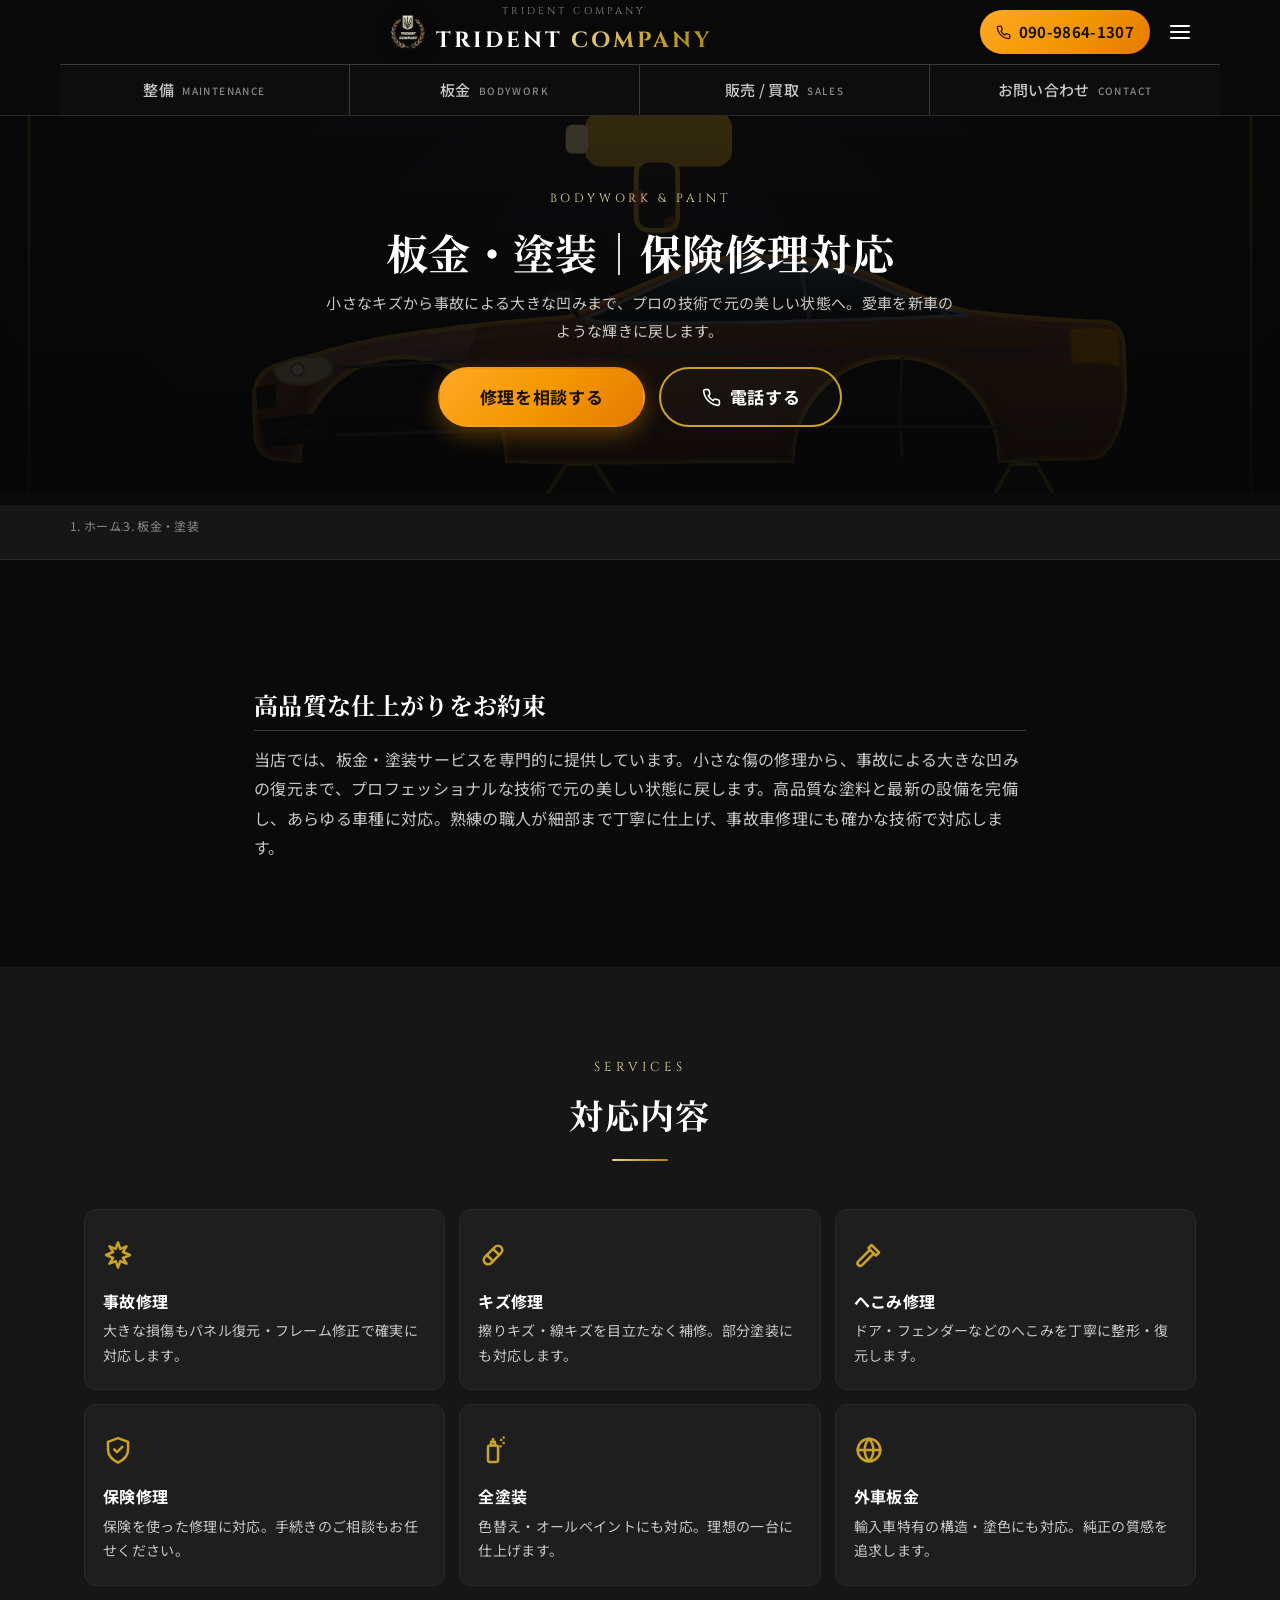
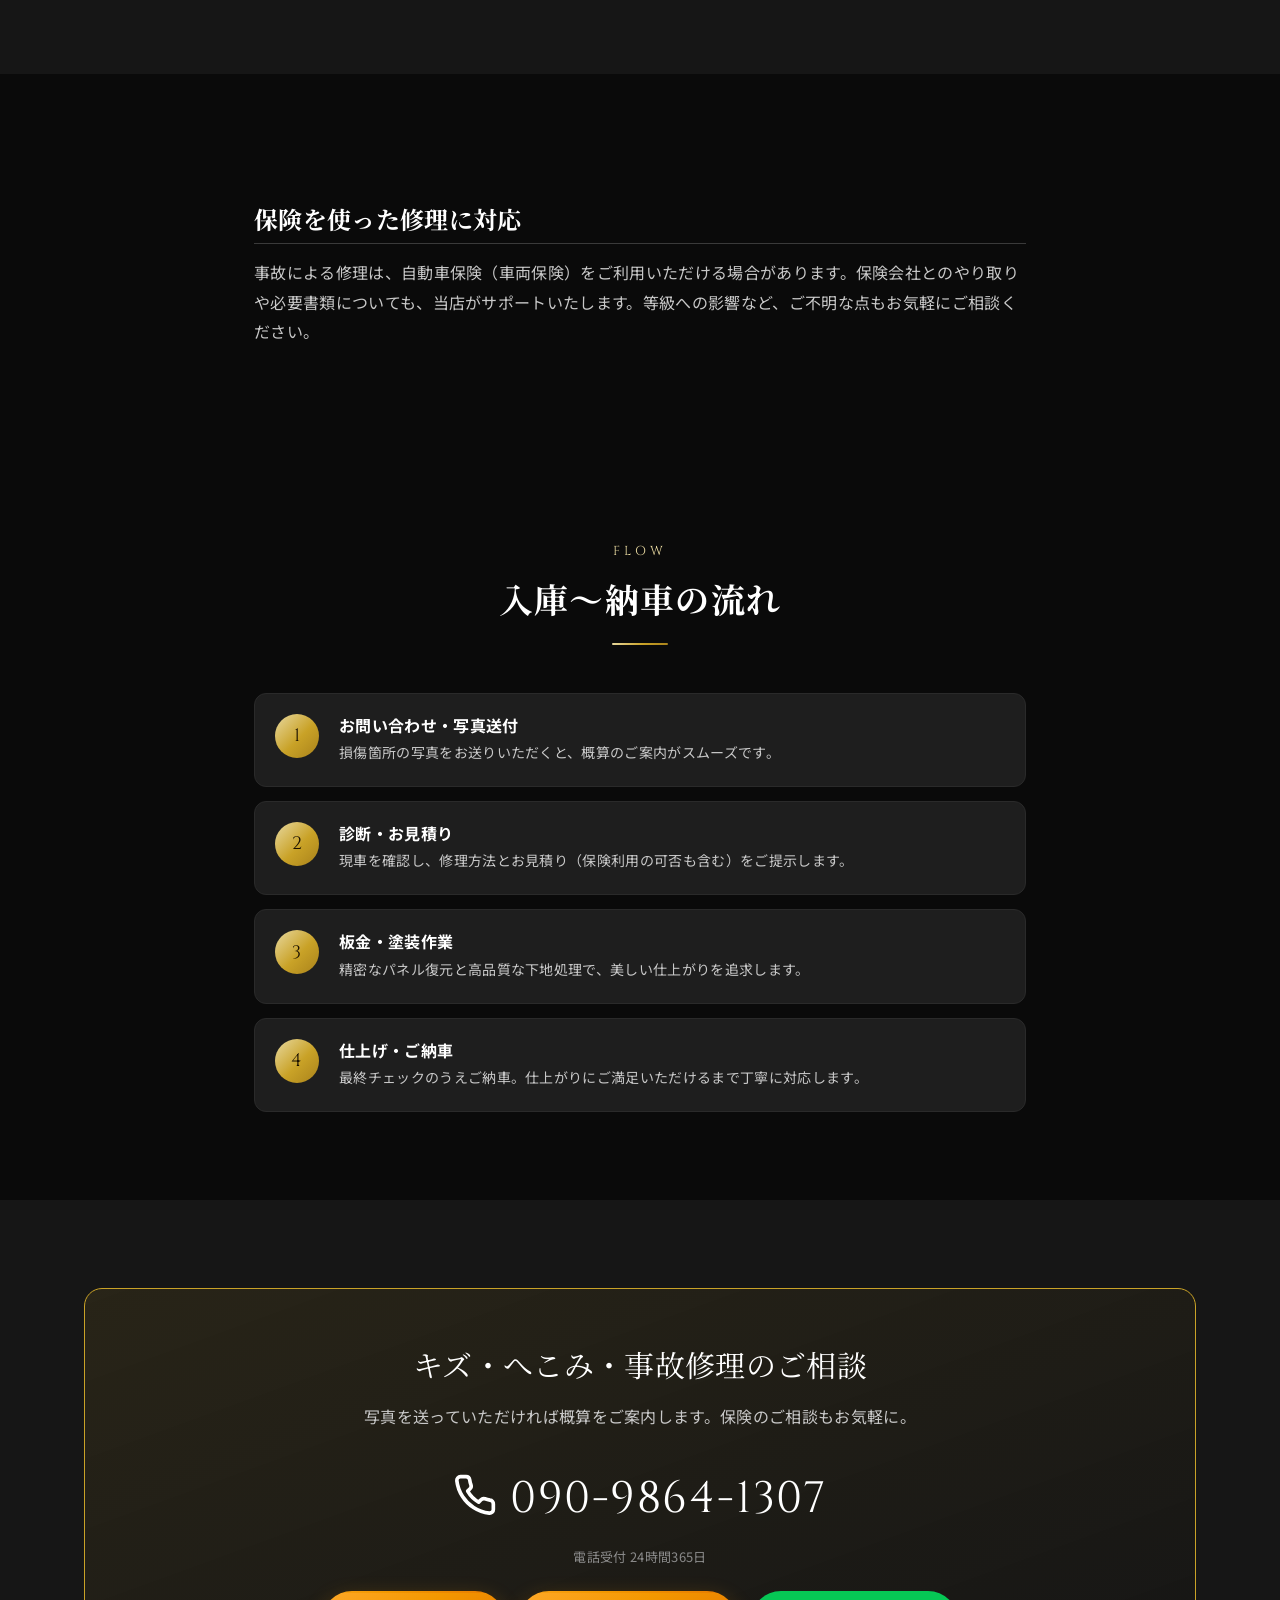
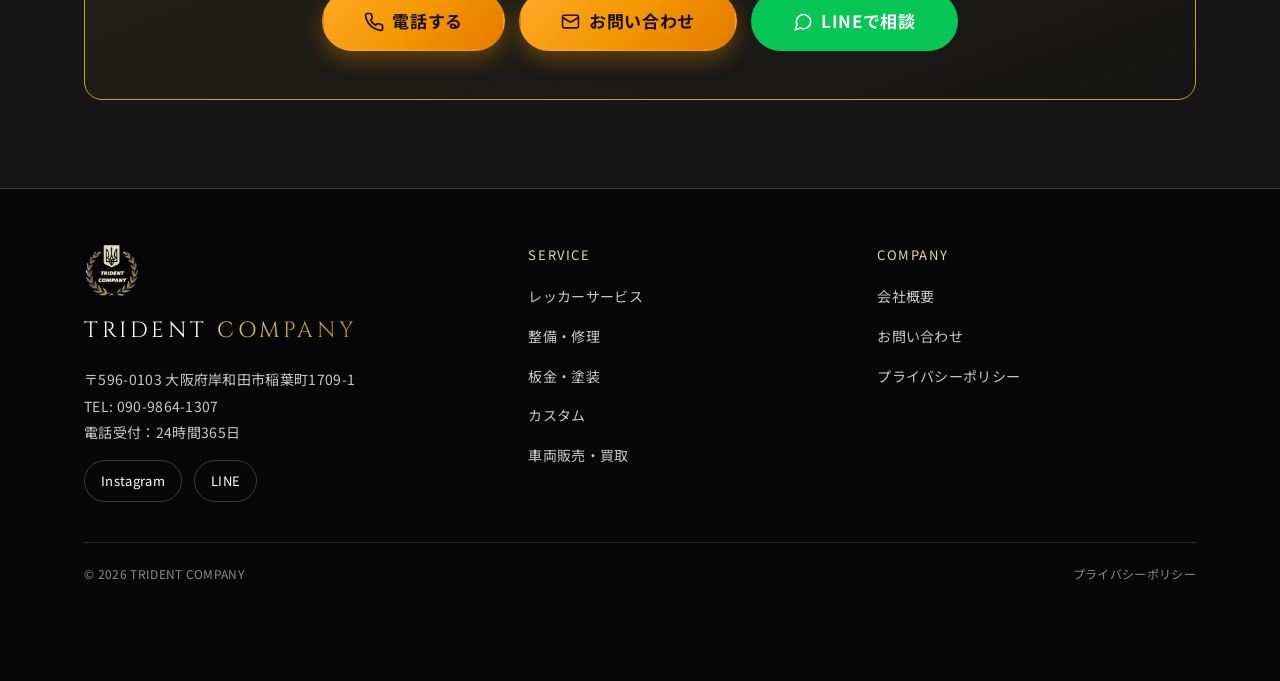
==== commit 8af6cb8d: "問い合わせを電話・LINEに一本化し、所在地・受付・レッカー対応地域を更新 - メール問い合わせフォームを廃止し、電話・LINEのみに変更 - 電話受付を24時間365日に統一 - 所在地を大阪府岸和" ====
--- a/bodywork/index.html
+++ b/bodywork/index.html
@@ -104,10 +104,10 @@
         <p class="contact-cta__lead">キズ・へこみ・事故修理のご相談</p>
         <p class="contact-cta__sub">写真を送っていただければ概算をご案内します。保険のご相談もお気軽に。</p>
         <a href="tel:09098641307" class="contact-cta__tel"><span class="icn icn--tel" aria-hidden="true"></span> 090-9864-1307</a>
-        <p class="contact-cta__hours">事務所営業時間【要確認】</p>
+        <p class="contact-cta__hours">電話受付 24時間365日</p>
         <div class="contact-cta__actions">
           <a href="tel:09098641307" class="btn btn--tel btn--lg"><span class="btn__icon"><span class="icn icn--tel" aria-hidden="true"></span></span> 電話する</a>
-          <a href="../contact/index.html" class="btn btn--primary btn--lg"><span class="btn__icon"><span class="icn icn--mail" aria-hidden="true"></span></span> お問い合わせフォーム</a>
+          <a href="../contact/index.html" class="btn btn--primary btn--lg"><span class="btn__icon"><span class="icn icn--mail" aria-hidden="true"></span></span> お問い合わせ</a>
           <a href="#" data-line class="btn btn--line btn--lg"><span class="btn__icon"><span class="icn icn--chat" aria-hidden="true"></span></span> LINEで相談</a>
         </div>
       </div>
@@ -119,7 +119,7 @@
 <footer class="site-footer">
   <div class="container">
     <div class="footer-grid">
-      <div><img src="../assets/img/logo.png?v=20260721" alt="TRIDENT COMPANY エンブレム" class="footer-emblem" width="56" height="56"><div class="footer-logo"><span class="t">TRIDENT</span> <span class="c">COMPANY</span></div><div class="footer-info">〒596-0814 大阪府岸和田市岡山町509-7<br>TEL: <a href="tel:09098641307">090-9864-1307</a><br>レッカー受付：24時間365日</div><div class="footer-sns"><a href="https://www.instagram.com/car_20555/" target="_blank" rel="noopener">Instagram</a><a href="#" data-line>LINE</a></div></div>
+      <div><img src="../assets/img/logo.png?v=20260721" alt="TRIDENT COMPANY エンブレム" class="footer-emblem" width="56" height="56"><div class="footer-logo"><span class="t">TRIDENT</span> <span class="c">COMPANY</span></div><div class="footer-info">〒596-0103 大阪府岸和田市稲葉町1709-1<br>TEL: <a href="tel:09098641307">090-9864-1307</a><br>電話受付：24時間365日</div><div class="footer-sns"><a href="https://www.instagram.com/car_20555/" target="_blank" rel="noopener">Instagram</a><a href="#" data-line>LINE</a></div></div>
       <div><div class="footer-col__title">SERVICE</div><ul class="footer-nav"><li><a href="../towing/index.html">レッカーサービス</a></li><li><a href="../maintenance/index.html">整備・修理</a></li><li><a href="../bodywork/index.html">板金・塗装</a></li><li><a href="../custom/index.html">カスタム</a></li><li><a href="../sales/index.html">車両販売・買取</a></li></ul></div>
       <div><div class="footer-col__title">COMPANY</div><ul class="footer-nav"><li><a href="../company/index.html">会社概要</a></li><li><a href="../contact/index.html">お問い合わせ</a></li><li><a href="../privacy/index.html">プライバシーポリシー</a></li></ul></div>
     </div>
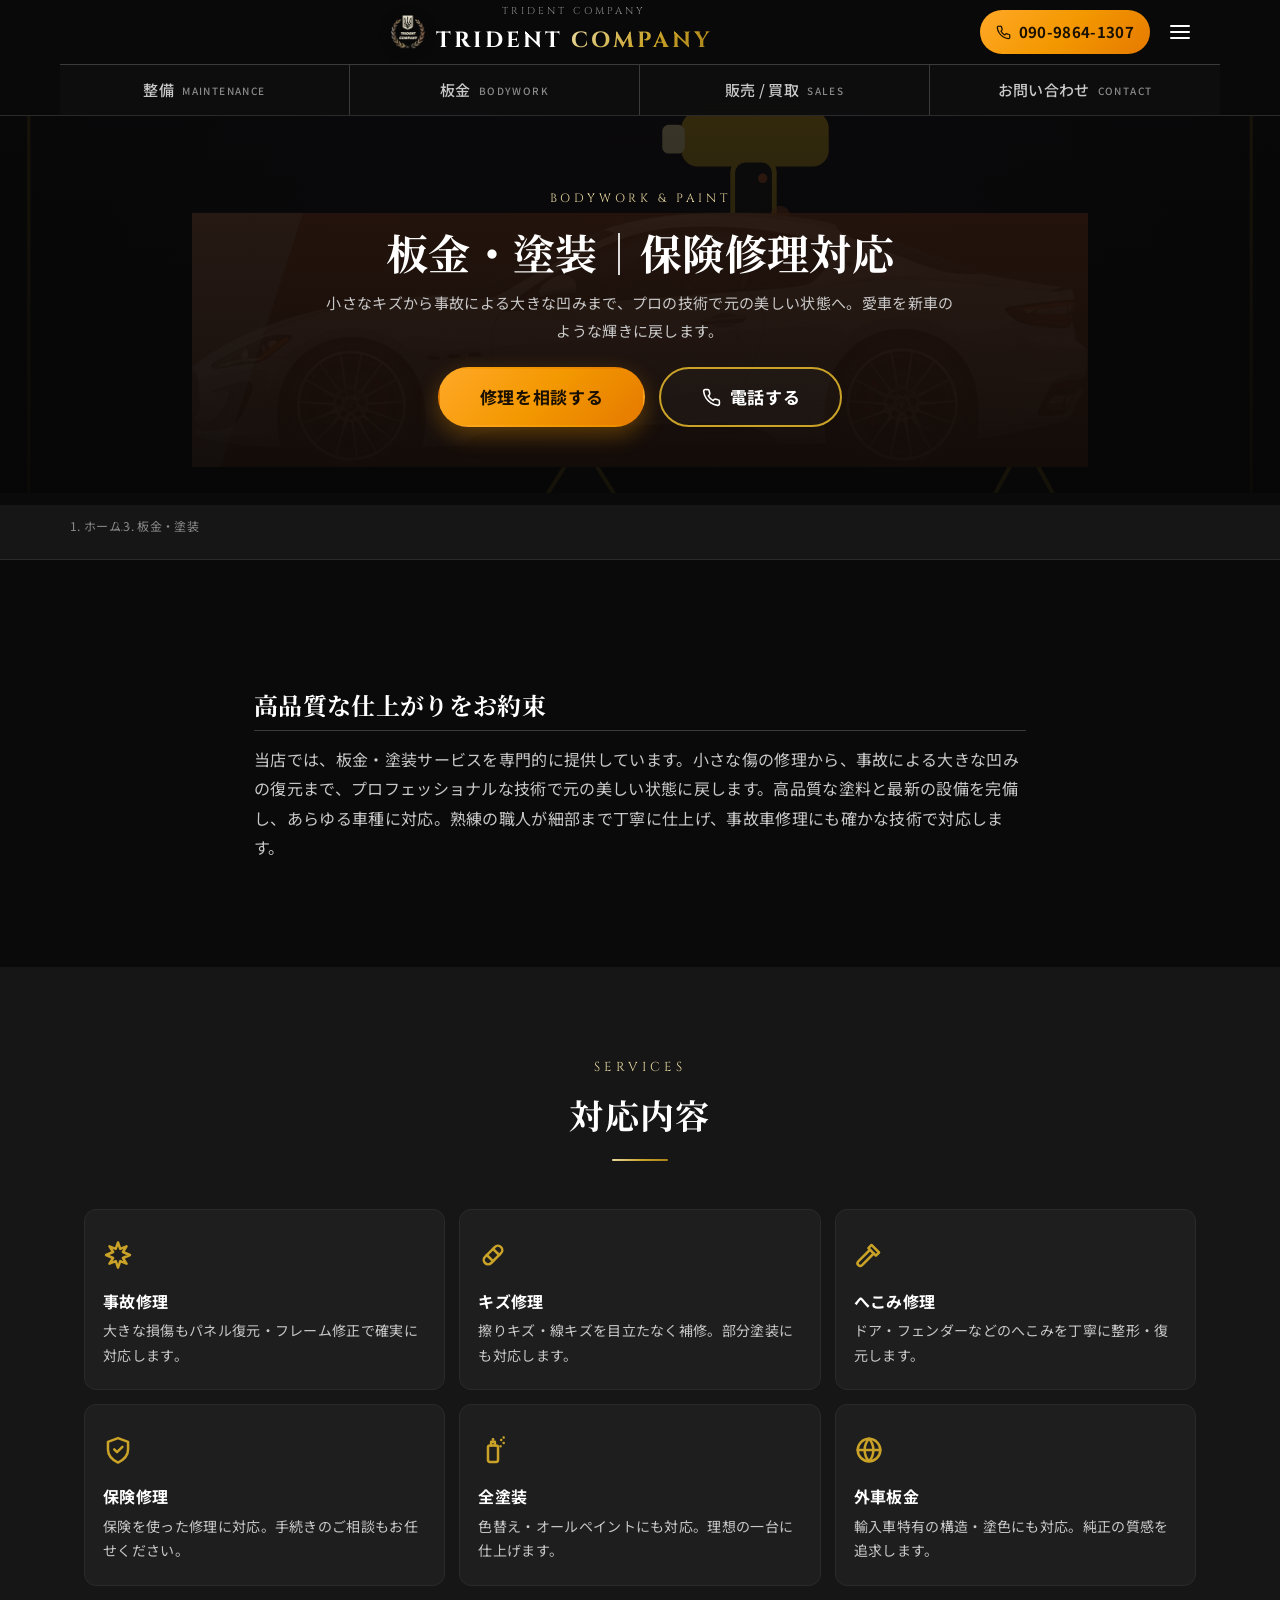
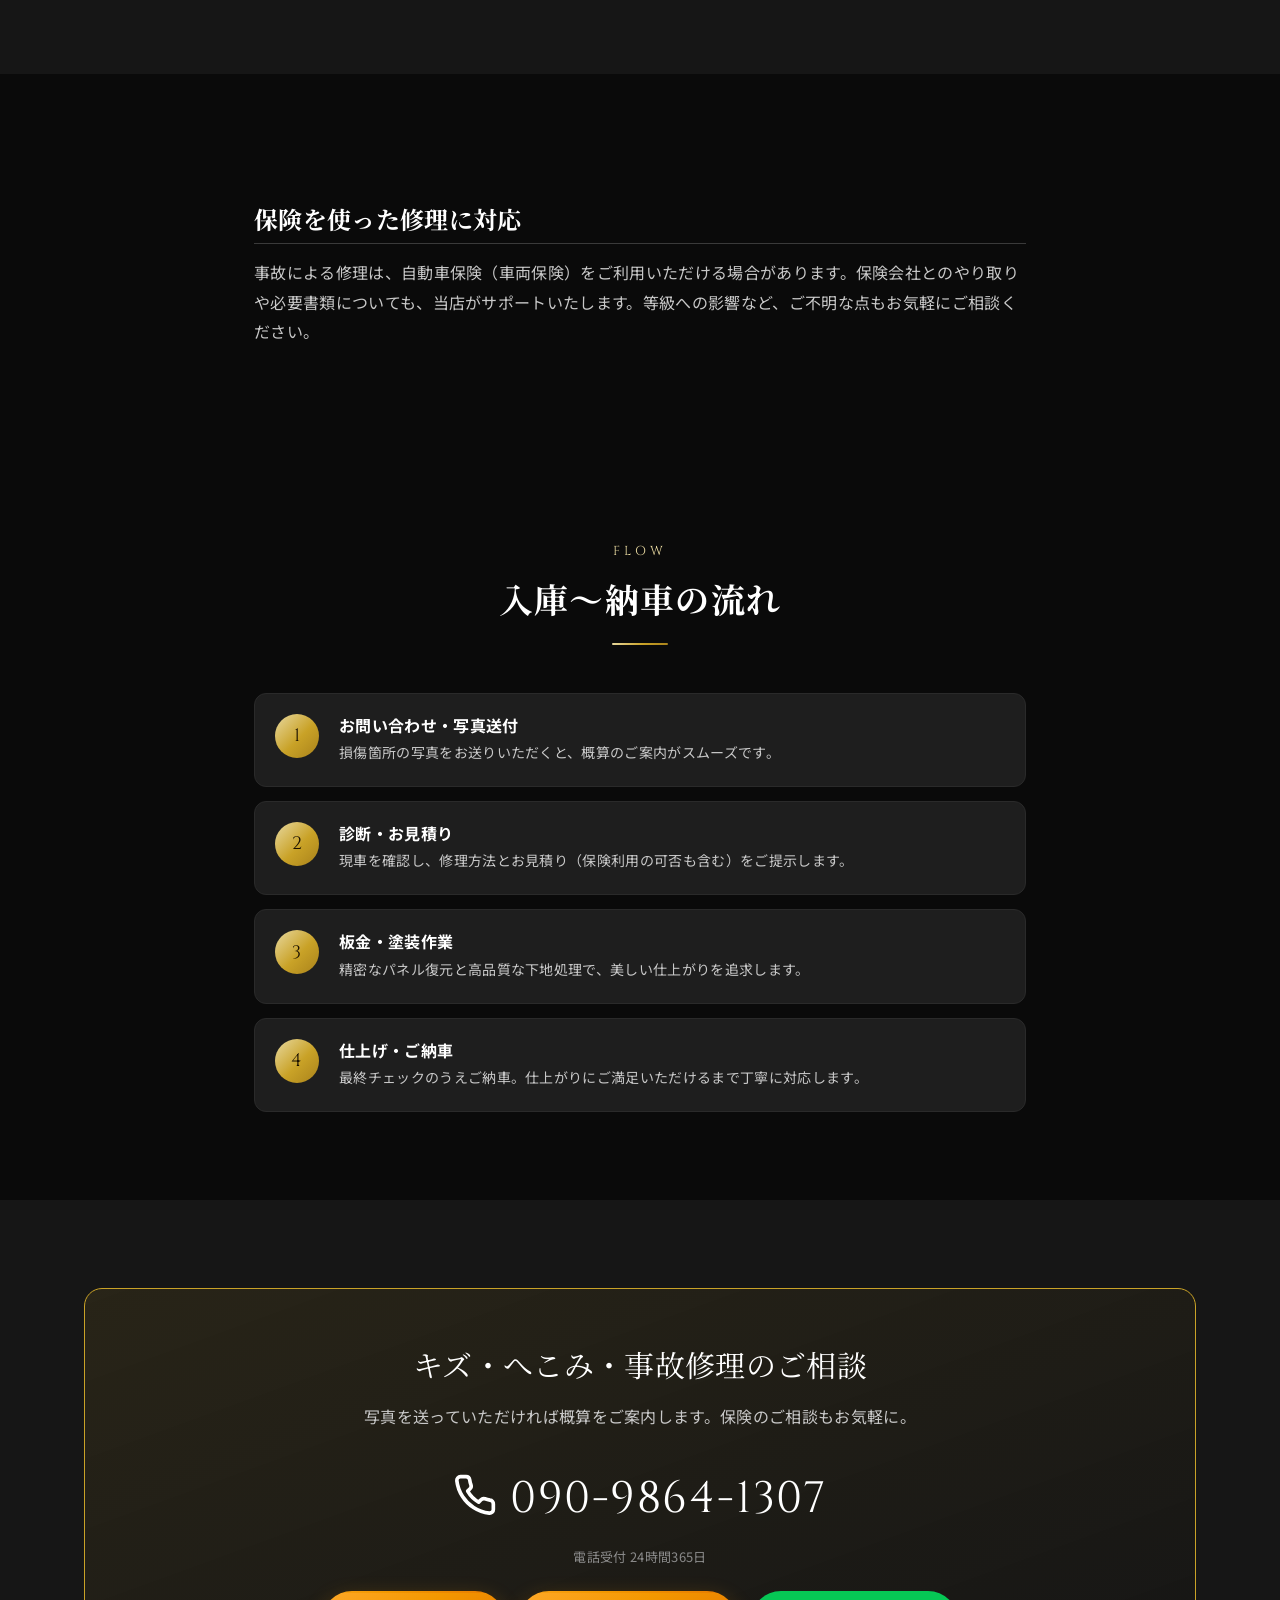
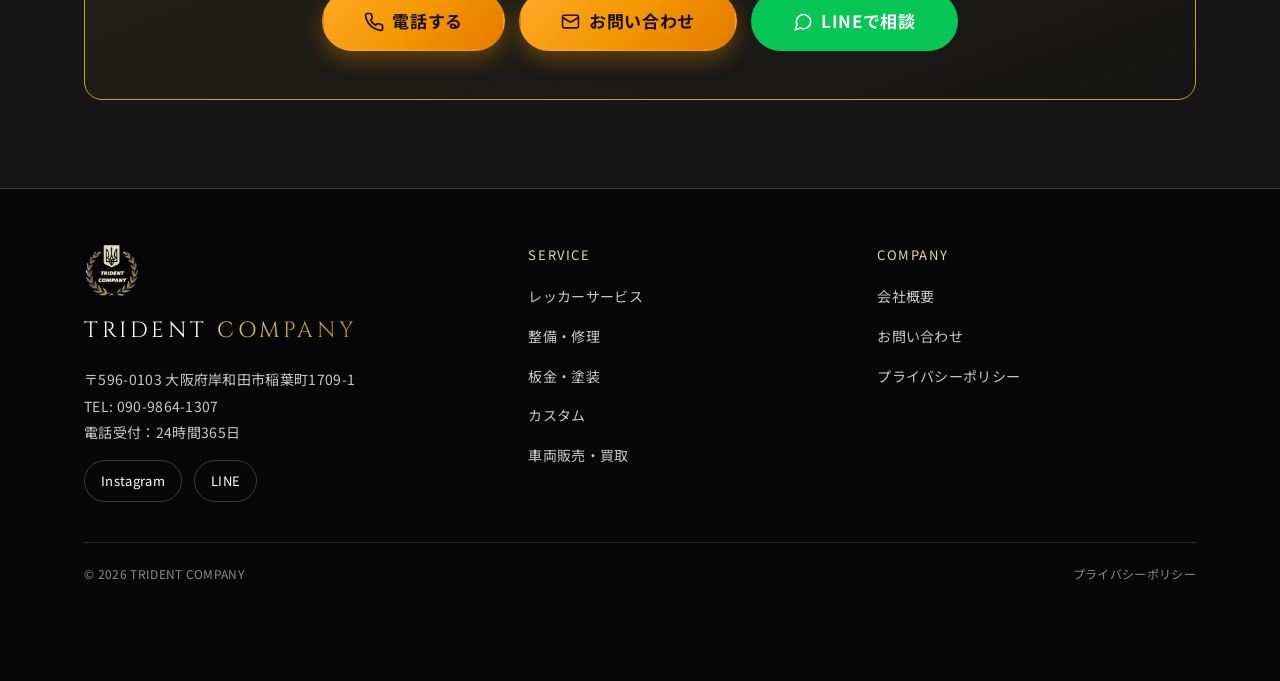
==== commit 92e0eda2: "レッカー積載車・板金・カスタムの車両を変更 - towing.svg: 積載車を Cayman GT4 → 40 ヴェルファイアに変更 - bodywork.svg: 塗装ボディを BMW M6 → " ====
--- a/bodywork/index.html
+++ b/bodywork/index.html
@@ -47,7 +47,7 @@
 <main class="has-fixed-header">
 
   <section class="page-hero">
-    <div class="page-hero__bg"><img src="../assets/img/bodywork.svg?v=20260721" alt="板金塗装のイメージ"></div>
+    <div class="page-hero__bg"><img src="../assets/img/bodywork.svg?v=20260723" alt="板金塗装のイメージ"></div>
     <div class="page-hero__inner container">
       <span class="page-hero__en">Bodywork & Paint</span>
       <h1 class="page-hero__title">板金・塗装｜保険修理対応</h1>
--- a/assets/css/style.css
+++ b/assets/css/style.css
@@ -190,8 +190,10 @@
   .boxnav__item:last-child { border-right: 0; }
 }
 
-/* body の上部余白（固定ヘッダー＋ボックスナビ分） */
-.has-fixed-header { padding-top: calc(var(--header-h) + 57px); }
+/* body の上部余白（固定ヘッダー＋ボックスナビ分）
+   モバイル幅では boxnav が 2 行（2列×4項目＝各58px＋境界1px＝117px）になるため、
+   その分を確保しないと直下の通知バーが固定ヘッダーに隠れてしまう。 */
+.has-fixed-header { padding-top: calc(var(--header-h) + 117px); }
 @media (min-width: 992px) { .has-fixed-header { padding-top: calc(var(--header-h) + 51px); } }
 
 /* ---------- 通知バー ---------- */
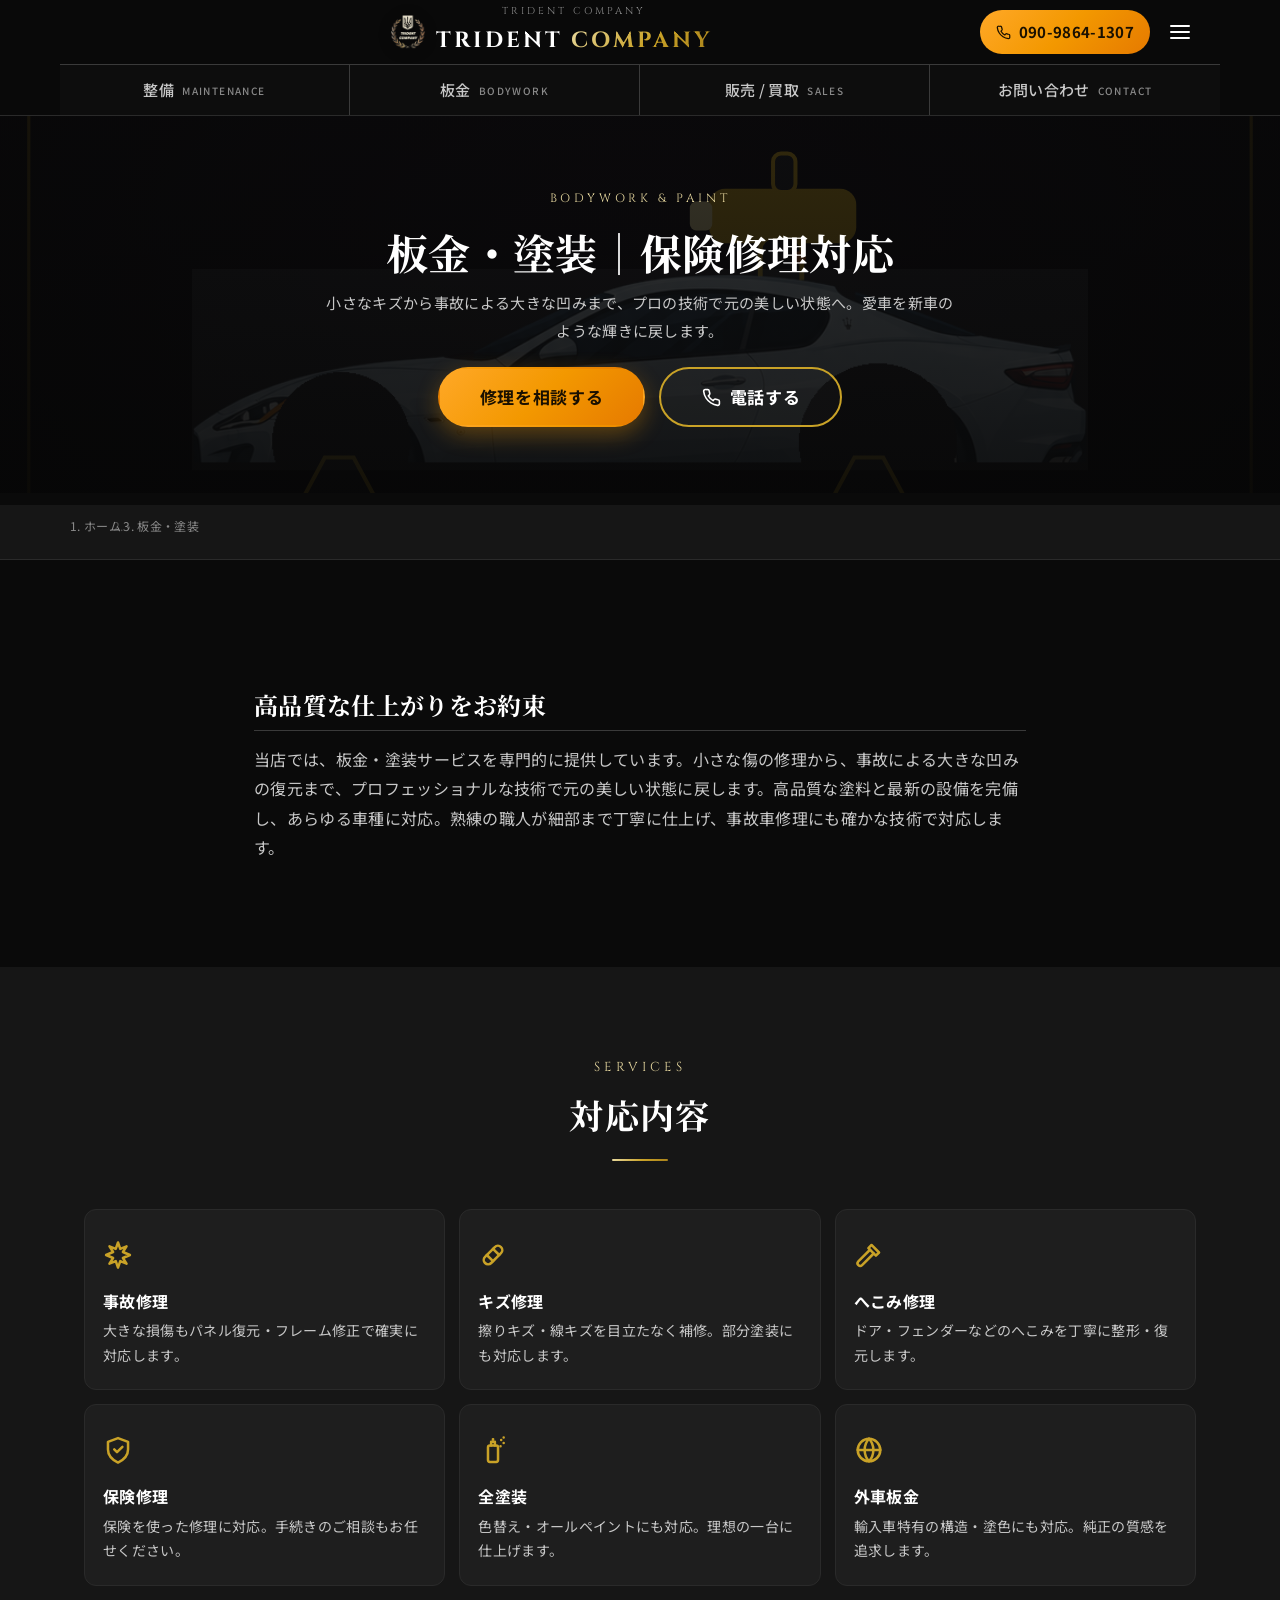
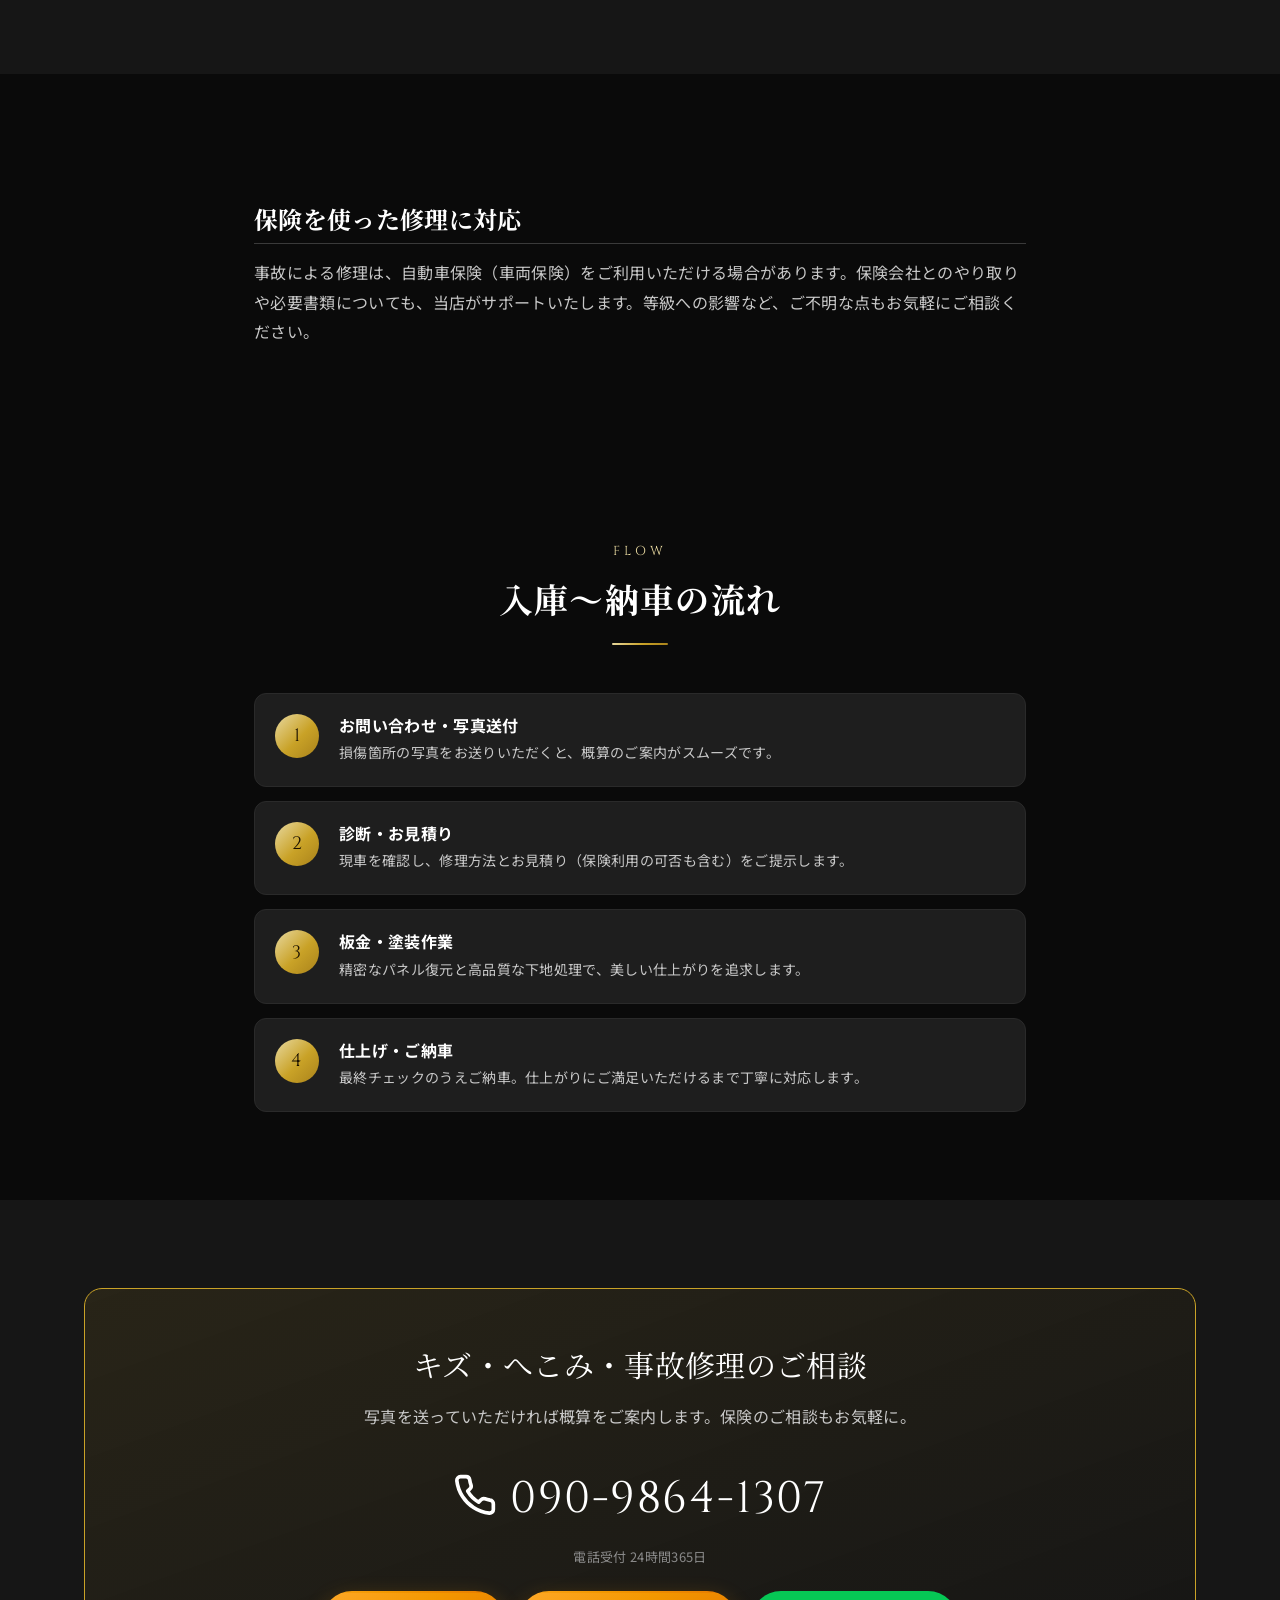
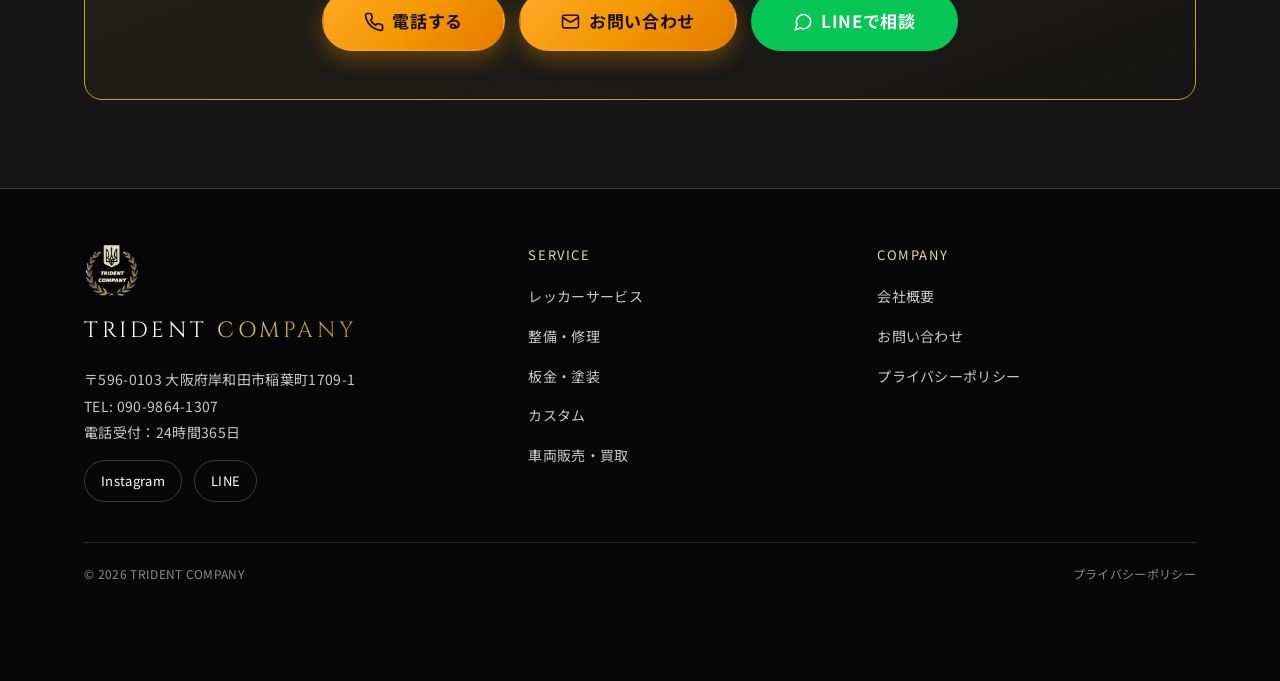
==== commit db3cc6d2: "車両SVGの調整（ヴェルファイア拡大／インプレッサ修正／マセラティ） - towing: ヴェルファイアを拡大（レッカー車等は変更なし） - custom: インプレッサのリアウィングを復元し、車体密" ====
--- a/bodywork/index.html
+++ b/bodywork/index.html
@@ -47,7 +47,7 @@
 <main class="has-fixed-header">
 
   <section class="page-hero">
-    <div class="page-hero__bg"><img src="../assets/img/bodywork.svg?v=20260723" alt="板金塗装のイメージ"></div>
+    <div class="page-hero__bg"><img src="../assets/img/bodywork.svg?v=20260724" alt="板金塗装のイメージ"></div>
     <div class="page-hero__inner container">
       <span class="page-hero__en">Bodywork & Paint</span>
       <h1 class="page-hero__title">板金・塗装｜保険修理対応</h1>
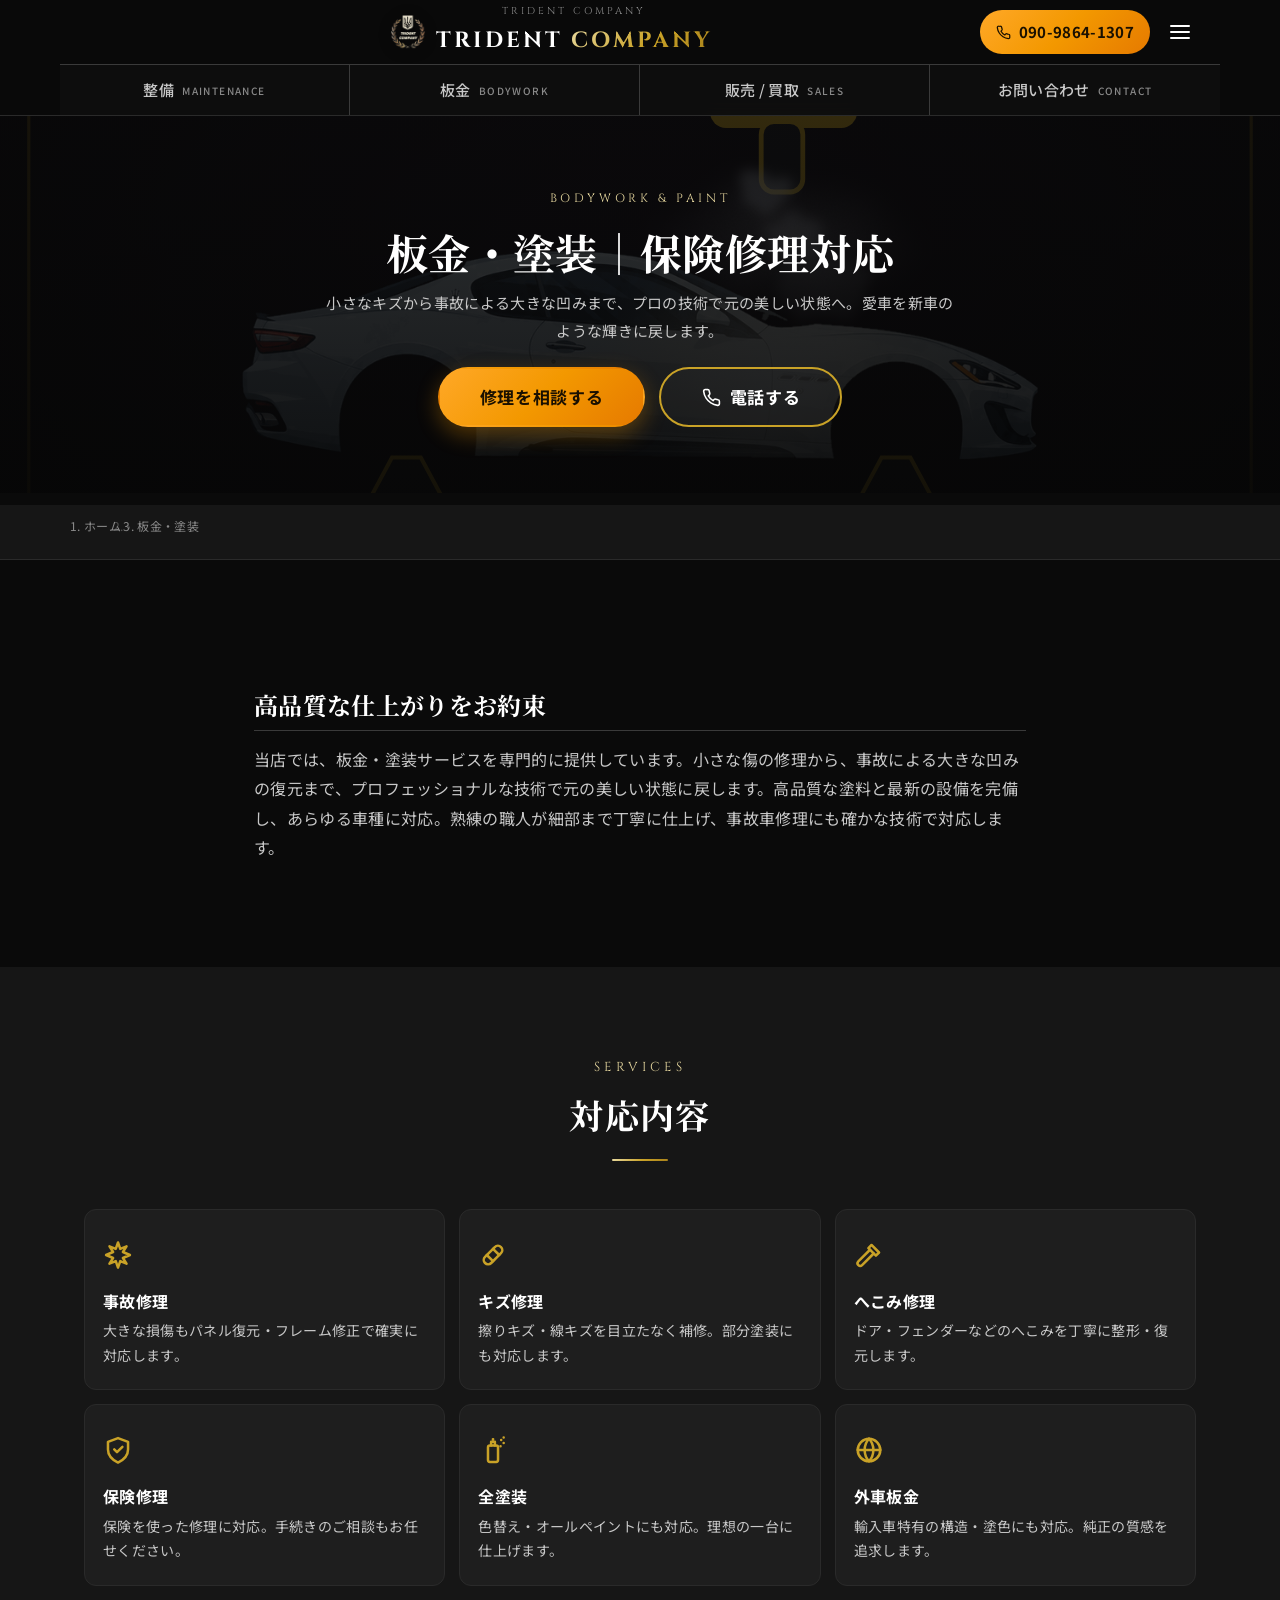
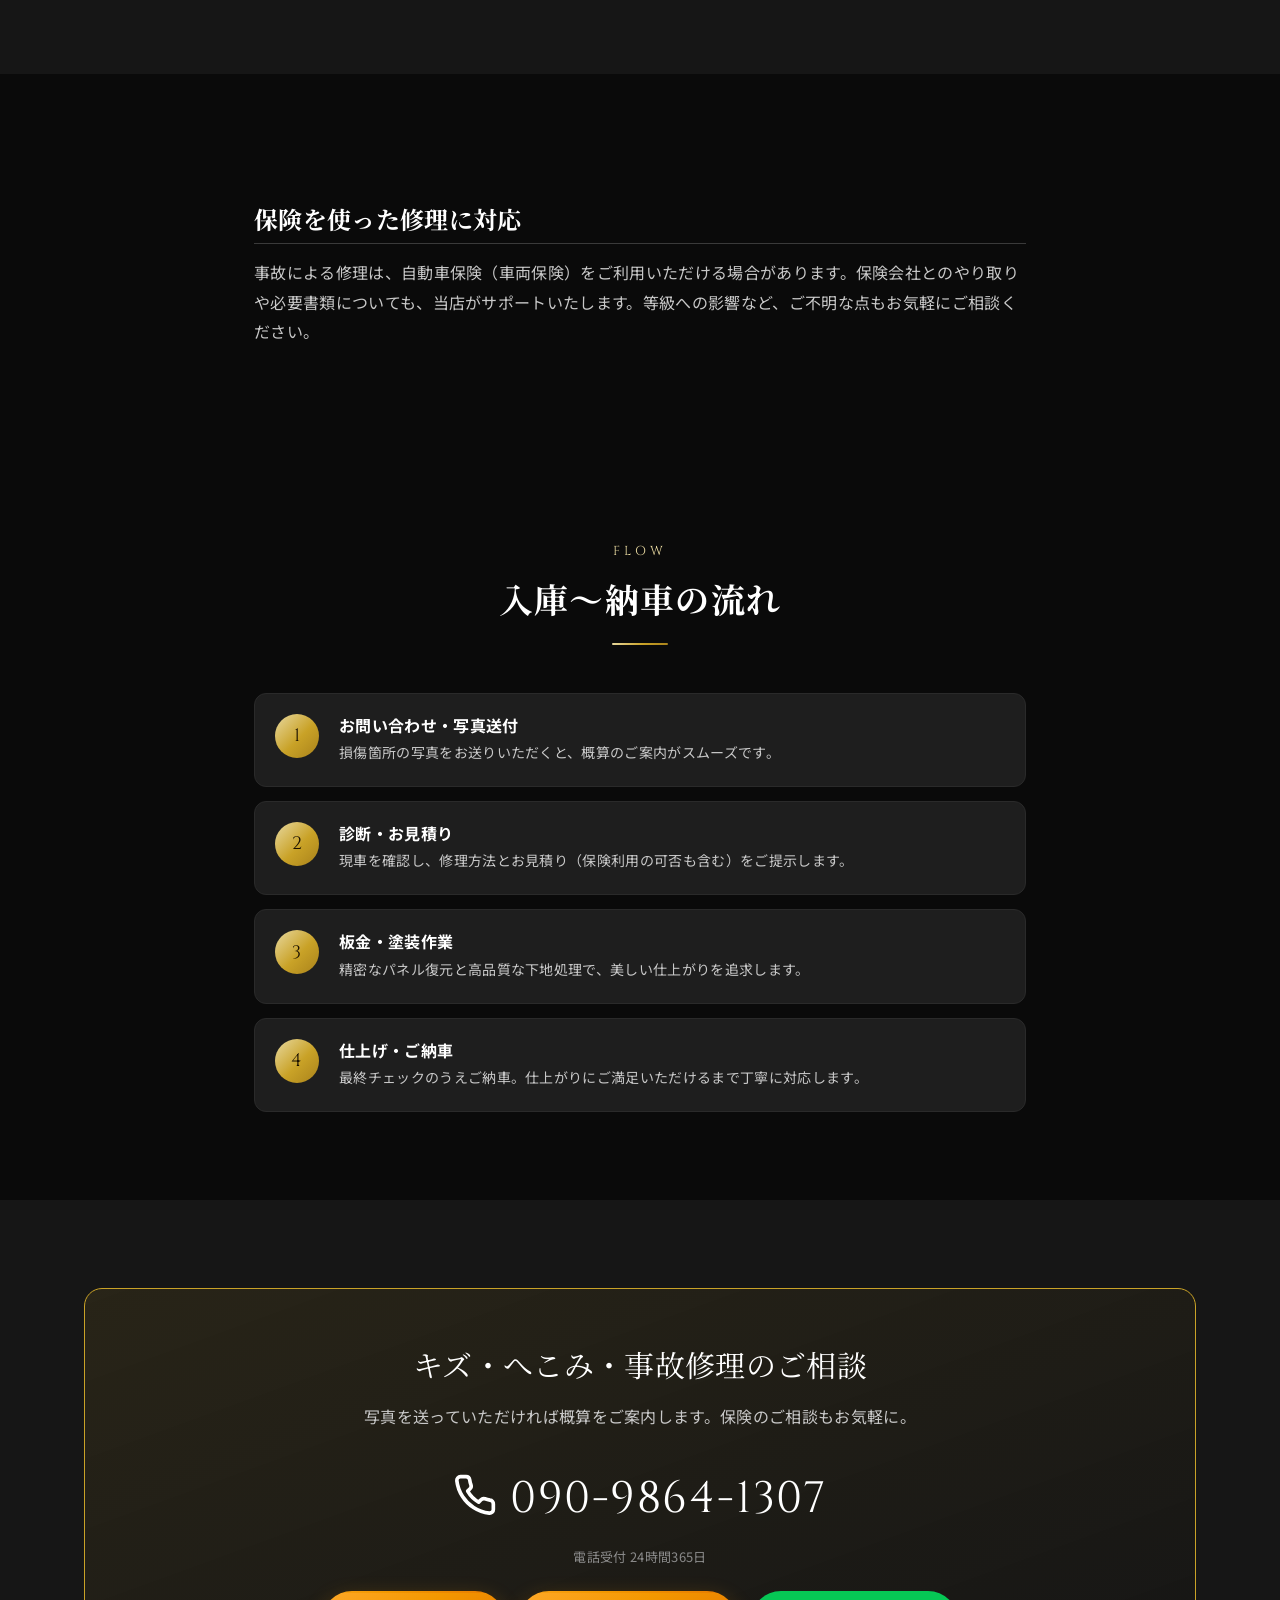
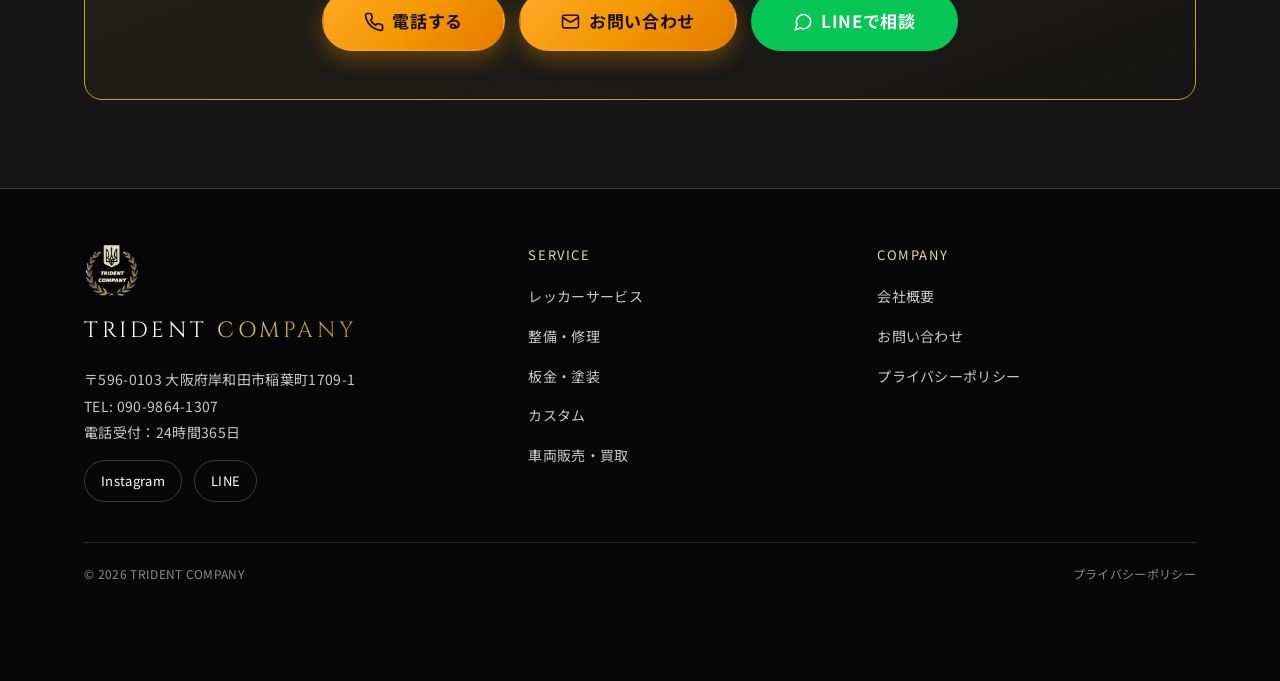
==== commit dd9f7c78: "板金ページのグラントゥーリズモを差し替え、塗装演出を霧状に変更 - 車体画像を新しいグラントゥーリズモのイラストから切り出して差し替え   （背景を透過、ジャッキ位置とスプレーガン位置を新しい車体に合" ====
--- a/bodywork/index.html
+++ b/bodywork/index.html
@@ -47,7 +47,7 @@
 <main class="has-fixed-header">
 
   <section class="page-hero">
-    <div class="page-hero__bg"><img src="../assets/img/bodywork.svg?v=20260724" alt="板金塗装のイメージ"></div>
+    <div class="page-hero__bg"><img src="../assets/img/bodywork.svg?v=20260726" alt="板金塗装のイメージ"></div>
     <div class="page-hero__inner container">
       <span class="page-hero__en">Bodywork & Paint</span>
       <h1 class="page-hero__title">板金・塗装｜保険修理対応</h1>
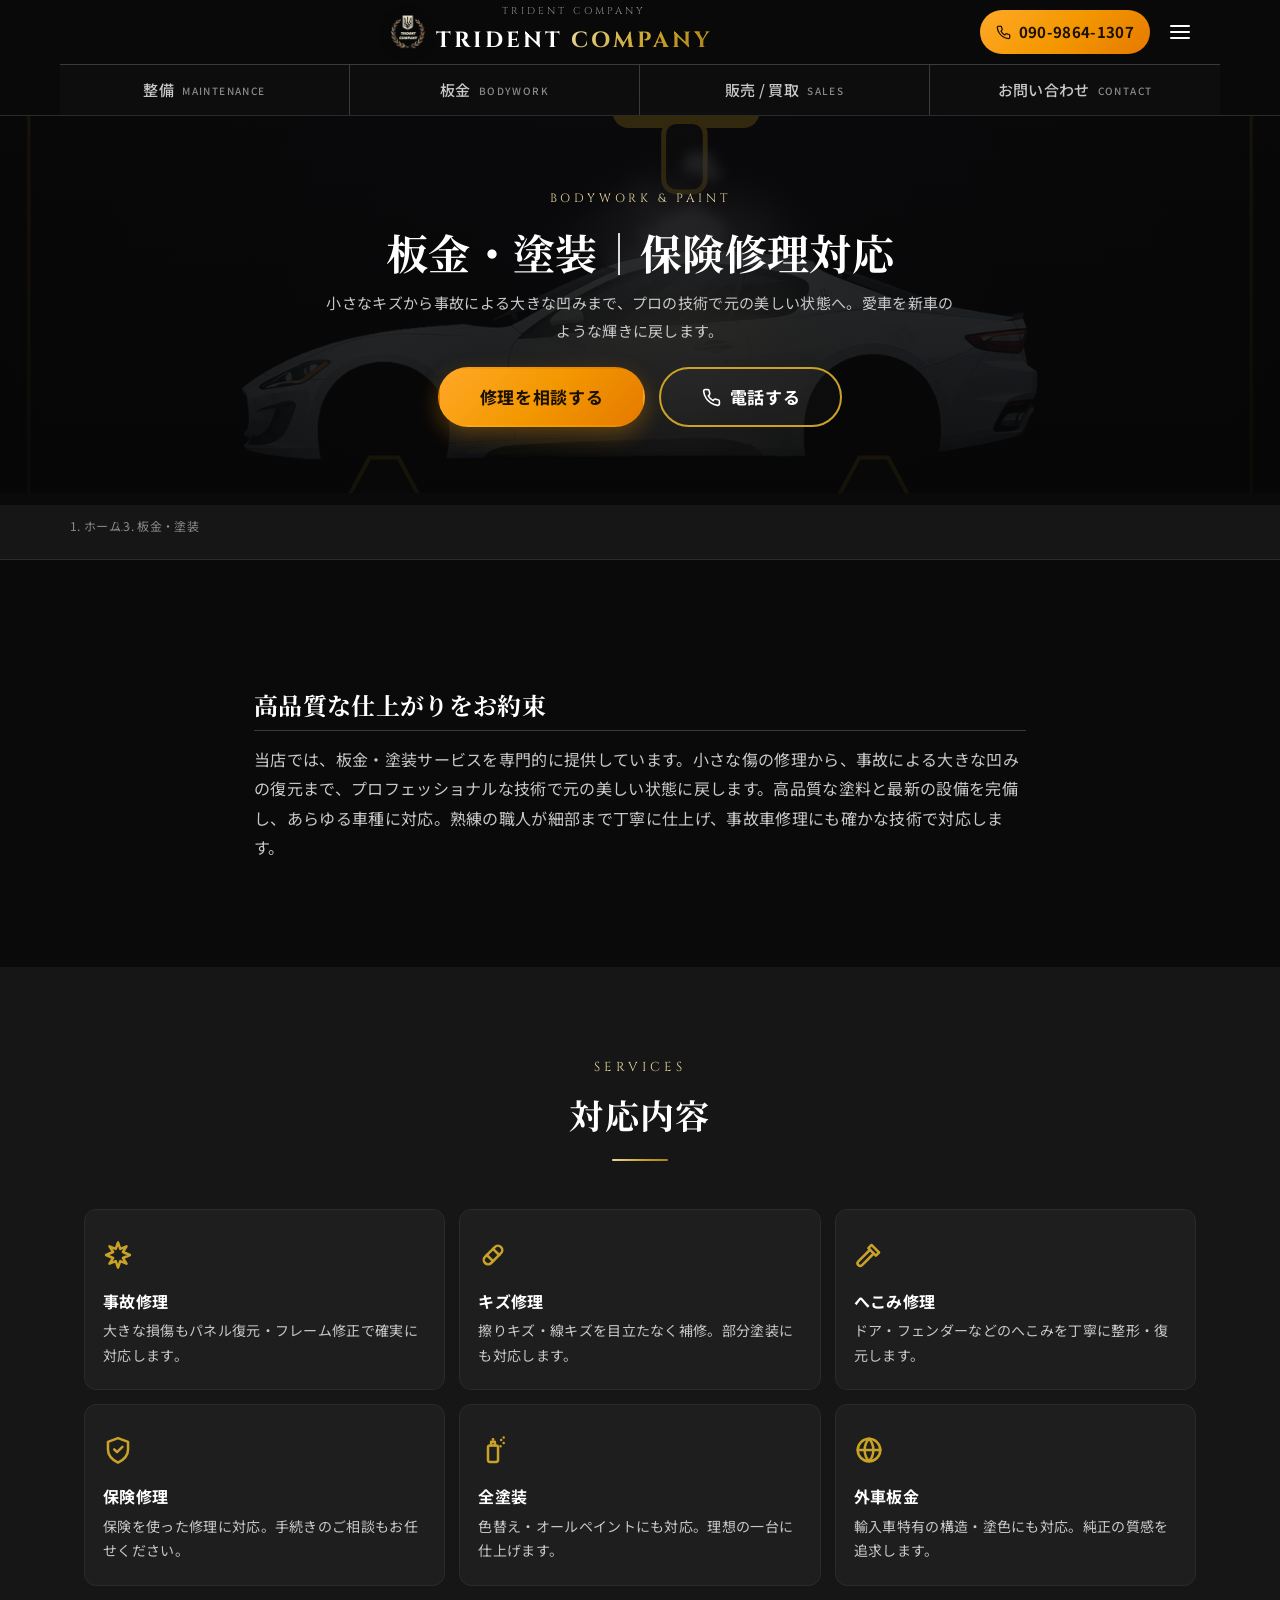
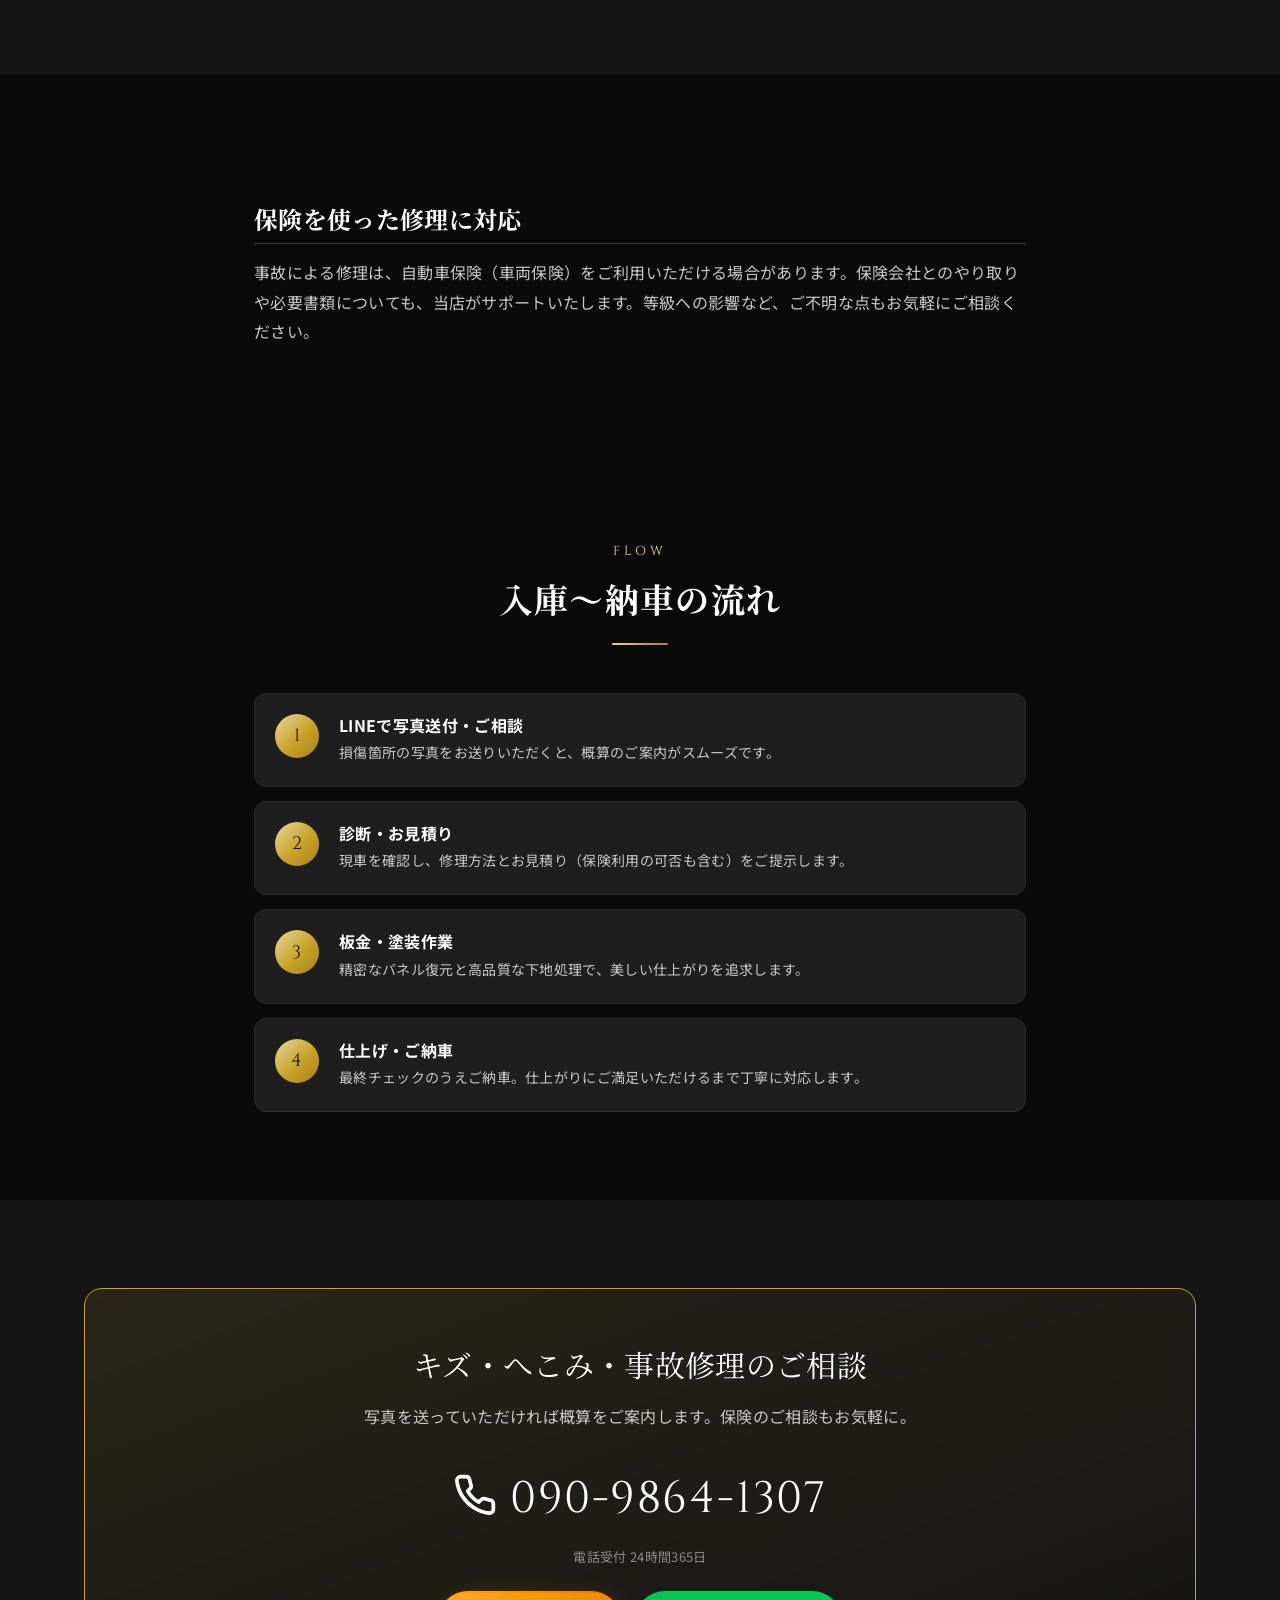
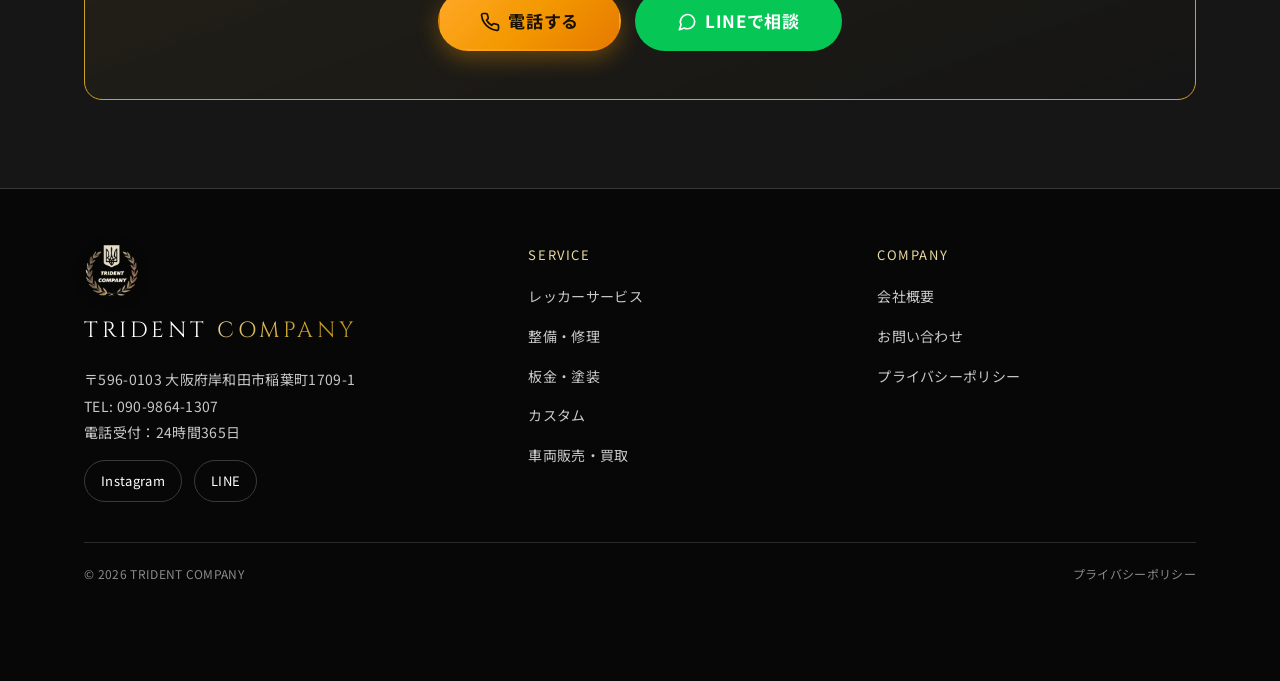
==== commit 456ff608: "連絡導線を電話・LINEに統一し、グラントゥーリズモを左向きに変更 - 板金ページのグラントゥーリズモを左向きにミラー（ジャッキ位置も対応） - メールアイコン付き「お問い合わせ」ボタンを全ページのC" ====
--- a/bodywork/index.html
+++ b/bodywork/index.html
@@ -8,7 +8,7 @@
 <link rel="preconnect" href="https://fonts.googleapis.com">
 <link rel="preconnect" href="https://fonts.gstatic.com" crossorigin>
 <link href="https://fonts.googleapis.com/css2?family=Cinzel:wght@500;600;700&family=Noto+Sans+JP:wght@400;500;700&family=Noto+Serif+JP:wght@500;700&display=swap" rel="stylesheet">
-<link rel="stylesheet" href="../assets/css/style.css">
+<link rel="stylesheet" href="../assets/css/style.css?v=20260726">
 </head>
 <body>
 
@@ -40,14 +40,14 @@
       <li><a href="../company/index.html">会社概要</a></li>
       <li><a href="../contact/index.html">お問い合わせ</a></li>
     </ul>
-    <div class="drawer__sns"><a href="https://www.instagram.com/car_20555/" target="_blank" rel="noopener">Instagram</a><a href="#" data-line>LINEで相談</a></div>
+    <div class="drawer__sns"><a href="https://www.instagram.com/car_20555/" target="_blank" rel="noopener">Instagram</a><a href="https://line.me/ti/p/a5iRVmuqXc" data-line target="_blank" rel="noopener">LINEで相談</a></div>
   </div>
 </div>
 
 <main class="has-fixed-header">
 
   <section class="page-hero">
-    <div class="page-hero__bg"><img src="../assets/img/bodywork.svg?v=20260726" alt="板金塗装のイメージ"></div>
+    <div class="page-hero__bg"><img src="../assets/img/bodywork.svg?v=20260727" alt="板金塗装のイメージ"></div>
     <div class="page-hero__inner container">
       <span class="page-hero__en">Bodywork & Paint</span>
       <h1 class="page-hero__title">板金・塗装｜保険修理対応</h1>
@@ -90,7 +90,7 @@
     <div class="container container--narrow">
       <div class="sec-head"><span class="sec-head__en">Flow</span><h2 class="sec-head__ja">入庫〜納車の流れ</h2><div class="sec-head__divider"></div></div>
       <div class="flow">
-        <div class="flow__item reveal"><div class="flow__num"></div><div><h3 class="flow__title">お問い合わせ・写真送付</h3><p class="flow__text">損傷箇所の写真をお送りいただくと、概算のご案内がスムーズです。</p></div></div>
+        <div class="flow__item reveal"><div class="flow__num"></div><div><h3 class="flow__title">LINEで写真送付・ご相談</h3><p class="flow__text">損傷箇所の写真をお送りいただくと、概算のご案内がスムーズです。</p></div></div>
         <div class="flow__item reveal"><div class="flow__num"></div><div><h3 class="flow__title">診断・お見積り</h3><p class="flow__text">現車を確認し、修理方法とお見積り（保険利用の可否も含む）をご提示します。</p></div></div>
         <div class="flow__item reveal"><div class="flow__num"></div><div><h3 class="flow__title">板金・塗装作業</h3><p class="flow__text">精密なパネル復元と高品質な下地処理で、美しい仕上がりを追求します。</p></div></div>
         <div class="flow__item reveal"><div class="flow__num"></div><div><h3 class="flow__title">仕上げ・ご納車</h3><p class="flow__text">最終チェックのうえご納車。仕上がりにご満足いただけるまで丁寧に対応します。</p></div></div>
@@ -107,8 +107,7 @@
         <p class="contact-cta__hours">電話受付 24時間365日</p>
         <div class="contact-cta__actions">
           <a href="tel:09098641307" class="btn btn--tel btn--lg"><span class="btn__icon"><span class="icn icn--tel" aria-hidden="true"></span></span> 電話する</a>
-          <a href="../contact/index.html" class="btn btn--primary btn--lg"><span class="btn__icon"><span class="icn icn--mail" aria-hidden="true"></span></span> お問い合わせ</a>
-          <a href="#" data-line class="btn btn--line btn--lg"><span class="btn__icon"><span class="icn icn--chat" aria-hidden="true"></span></span> LINEで相談</a>
+          <a href="https://line.me/ti/p/a5iRVmuqXc" data-line target="_blank" rel="noopener" class="btn btn--line btn--lg"><span class="btn__icon"><span class="icn icn--chat" aria-hidden="true"></span></span> LINEで相談</a>
         </div>
       </div>
     </div>
@@ -119,7 +118,7 @@
 <footer class="site-footer">
   <div class="container">
     <div class="footer-grid">
-      <div><img src="../assets/img/logo.png?v=20260721" alt="TRIDENT COMPANY エンブレム" class="footer-emblem" width="56" height="56"><div class="footer-logo"><span class="t">TRIDENT</span> <span class="c">COMPANY</span></div><div class="footer-info">〒596-0103 大阪府岸和田市稲葉町1709-1<br>TEL: <a href="tel:09098641307">090-9864-1307</a><br>電話受付：24時間365日</div><div class="footer-sns"><a href="https://www.instagram.com/car_20555/" target="_blank" rel="noopener">Instagram</a><a href="#" data-line>LINE</a></div></div>
+      <div><img src="../assets/img/logo.png?v=20260721" alt="TRIDENT COMPANY エンブレム" class="footer-emblem" width="56" height="56"><div class="footer-logo"><span class="t">TRIDENT</span> <span class="c">COMPANY</span></div><div class="footer-info">〒596-0103 大阪府岸和田市稲葉町1709-1<br>TEL: <a href="tel:09098641307">090-9864-1307</a><br>電話受付：24時間365日</div><div class="footer-sns"><a href="https://www.instagram.com/car_20555/" target="_blank" rel="noopener">Instagram</a><a href="https://line.me/ti/p/a5iRVmuqXc" data-line target="_blank" rel="noopener">LINE</a></div></div>
       <div><div class="footer-col__title">SERVICE</div><ul class="footer-nav"><li><a href="../towing/index.html">レッカーサービス</a></li><li><a href="../maintenance/index.html">整備・修理</a></li><li><a href="../bodywork/index.html">板金・塗装</a></li><li><a href="../custom/index.html">カスタム</a></li><li><a href="../sales/index.html">車両販売・買取</a></li></ul></div>
       <div><div class="footer-col__title">COMPANY</div><ul class="footer-nav"><li><a href="../company/index.html">会社概要</a></li><li><a href="../contact/index.html">お問い合わせ</a></li><li><a href="../privacy/index.html">プライバシーポリシー</a></li></ul></div>
     </div>
@@ -127,7 +126,7 @@
   </div>
 </footer>
 
-<nav class="fixed-cta" aria-label="固定アクション"><a href="tel:09098641307" class="is-tel"><span class="ic"><span class="icn icn--tel" aria-hidden="true"></span></span>電話する</a><a href="../contact/index.html"><span class="ic"><span class="icn icn--mail" aria-hidden="true"></span></span>お問い合わせ</a><a href="#" data-line class="is-line"><span class="ic"><span class="icn icn--chat" aria-hidden="true"></span></span>LINE</a></nav>
+<nav class="fixed-cta" aria-label="固定アクション"><a href="tel:09098641307" class="is-tel"><span class="ic"><span class="icn icn--tel" aria-hidden="true"></span></span>電話する</a><a href="https://line.me/ti/p/a5iRVmuqXc" data-line target="_blank" rel="noopener" class="is-line"><span class="ic"><span class="icn icn--chat" aria-hidden="true"></span></span>LINE</a></nav>
 
 <script src="../assets/js/main.js"></script>
 </body>
--- a/assets/css/style.css
+++ b/assets/css/style.css
@@ -436,7 +436,7 @@
    ============================================================ */
 .fixed-cta {
   position: fixed; inset: auto 0 0 0; z-index: var(--z-fixedcta);
-  display: grid; grid-template-columns: 1.2fr 1fr 1fr;
+  display: grid; grid-auto-flow: column; grid-auto-columns: 1fr;
   background: rgba(10,10,10,.92); backdrop-filter: blur(8px); border-top: 1px solid var(--border);
 }
 .fixed-cta a {
@@ -471,7 +471,6 @@
 .card__icon .icn { color: var(--gold); width: 1.15em; height: 1.15em; }
 .notice-bar__track .icn { color: var(--orange); }
 .icn--tel{--i:url('data:image/svg+xml,<svg xmlns="http://www.w3.org/2000/svg" viewBox="0 0 24 24" fill="none" stroke="black" stroke-width="2" stroke-linecap="round" stroke-linejoin="round"><path d="M22 16.9v3a2 2 0 0 1-2.2 2 19.8 19.8 0 0 1-8.6-3.1 19.5 19.5 0 0 1-6-6A19.8 19.8 0 0 1 2.1 4.2 2 2 0 0 1 4.1 2h3a2 2 0 0 1 2 1.7 12.8 12.8 0 0 0 .7 2.8 2 2 0 0 1-.5 2.1L8 9.9a16 16 0 0 0 6 6l1.3-1.3a2 2 0 0 1 2.1-.5 12.8 12.8 0 0 0 2.8.7 2 2 0 0 1 1.8 2.1z"/></svg>')}
-.icn--mail{--i:url('data:image/svg+xml,<svg xmlns="http://www.w3.org/2000/svg" viewBox="0 0 24 24" fill="none" stroke="black" stroke-width="2" stroke-linecap="round" stroke-linejoin="round"><rect x="2" y="4" width="20" height="16" rx="2"/><path d="m22 7-10 6L2 7"/></svg>')}
 .icn--chat{--i:url('data:image/svg+xml,<svg xmlns="http://www.w3.org/2000/svg" viewBox="0 0 24 24" fill="none" stroke="black" stroke-width="2" stroke-linecap="round" stroke-linejoin="round"><path d="M21 11.5a8.4 8.4 0 0 1-8.4 8.4 8.3 8.3 0 0 1-3.8-.9L3 21l2-5.8a8.4 8.4 0 1 1 16-3.7z"/></svg>')}
 .icn--siren{--i:url('data:image/svg+xml,<svg xmlns="http://www.w3.org/2000/svg" viewBox="0 0 24 24" fill="none" stroke="black" stroke-width="2" stroke-linecap="round" stroke-linejoin="round"><path d="M7 17v-5a5 5 0 0 1 10 0v5"/><rect x="4" y="17" width="16" height="4" rx="1"/><path d="M12 3v1M5.6 5.6l1.2 1.2M18.4 5.6l-1.2 1.2"/></svg>')}
 .icn--car{--i:url('data:image/svg+xml,<svg xmlns="http://www.w3.org/2000/svg" viewBox="0 0 24 24" fill="none" stroke="black" stroke-width="2" stroke-linecap="round" stroke-linejoin="round"><path d="M5 11l1.7-4.2A2 2 0 0 1 8.6 5.5h6.8a2 2 0 0 1 1.9 1.3L19 11"/><path d="M3 16v-3.5A1.5 1.5 0 0 1 4.5 11h15a1.5 1.5 0 0 1 1.5 1.5V16"/><circle cx="7" cy="17" r="2"/><circle cx="17" cy="17" r="2"/><path d="M9 17h6"/></svg>')}
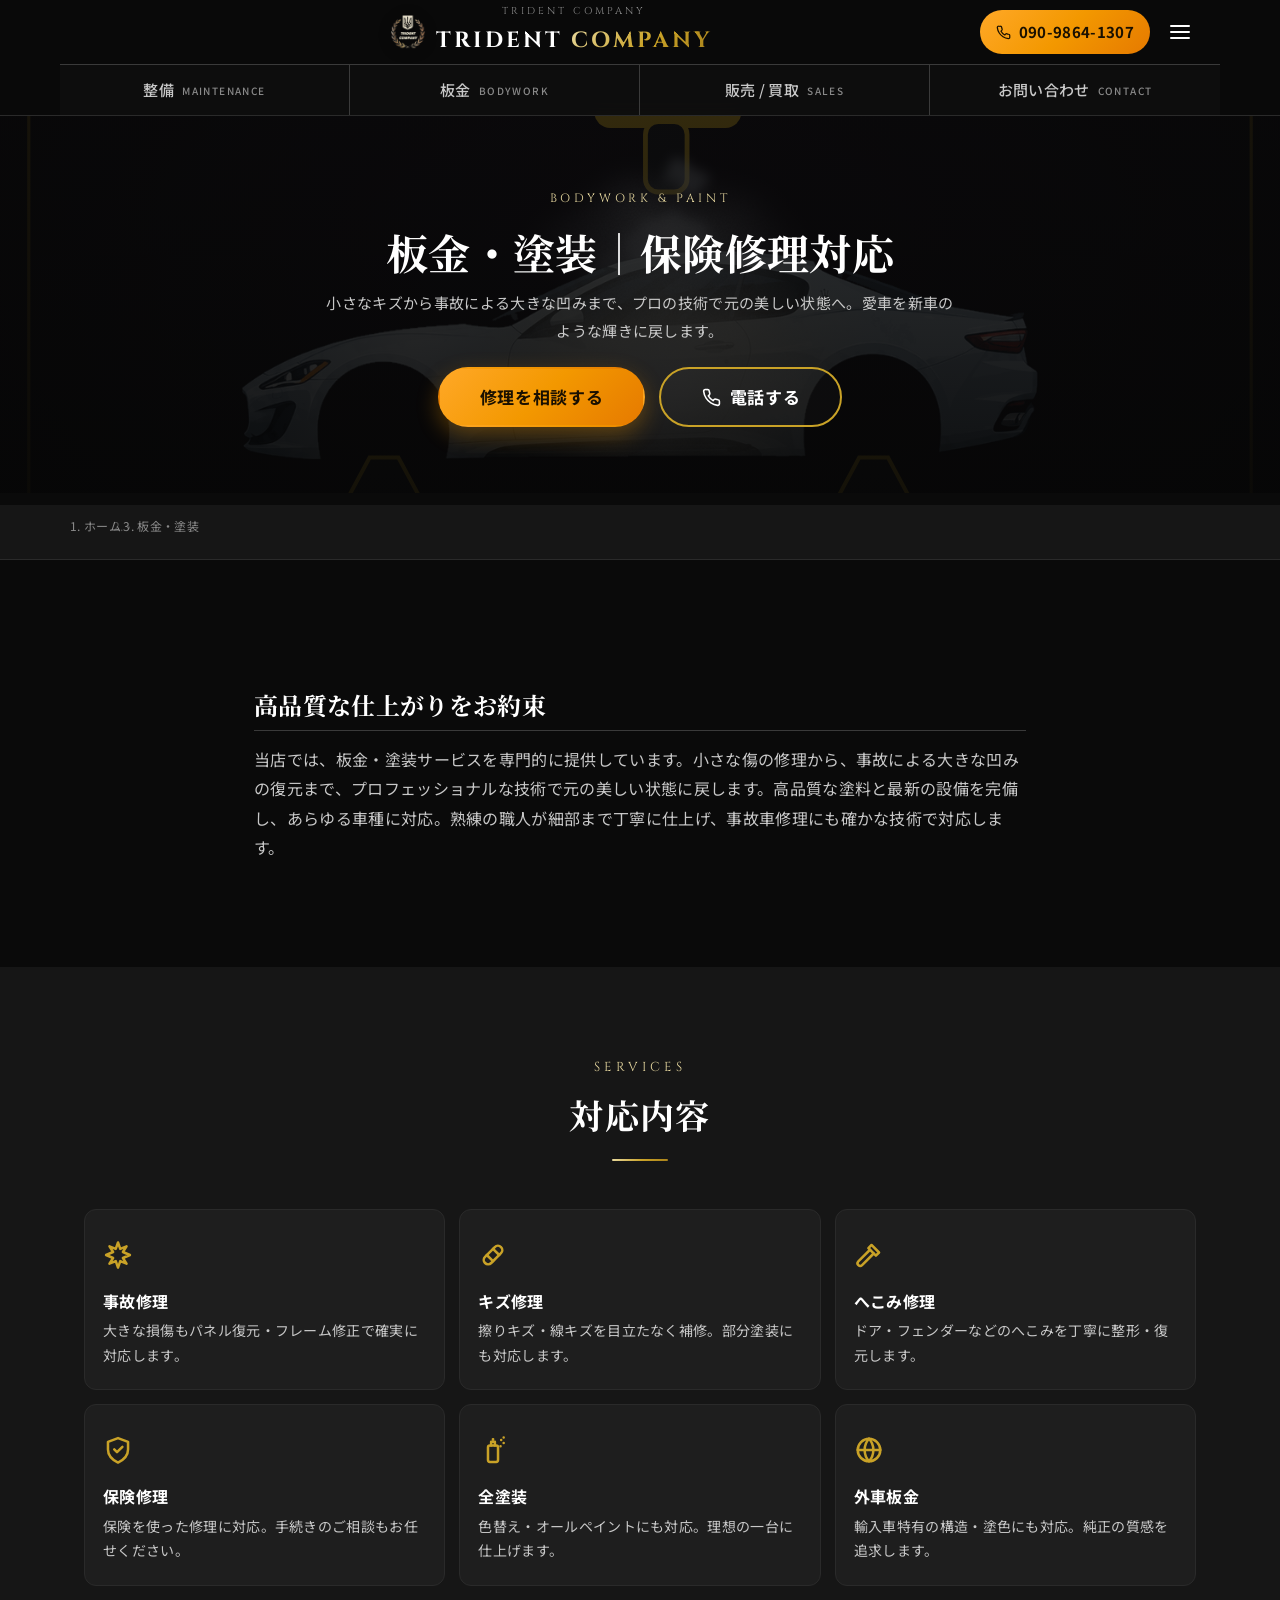
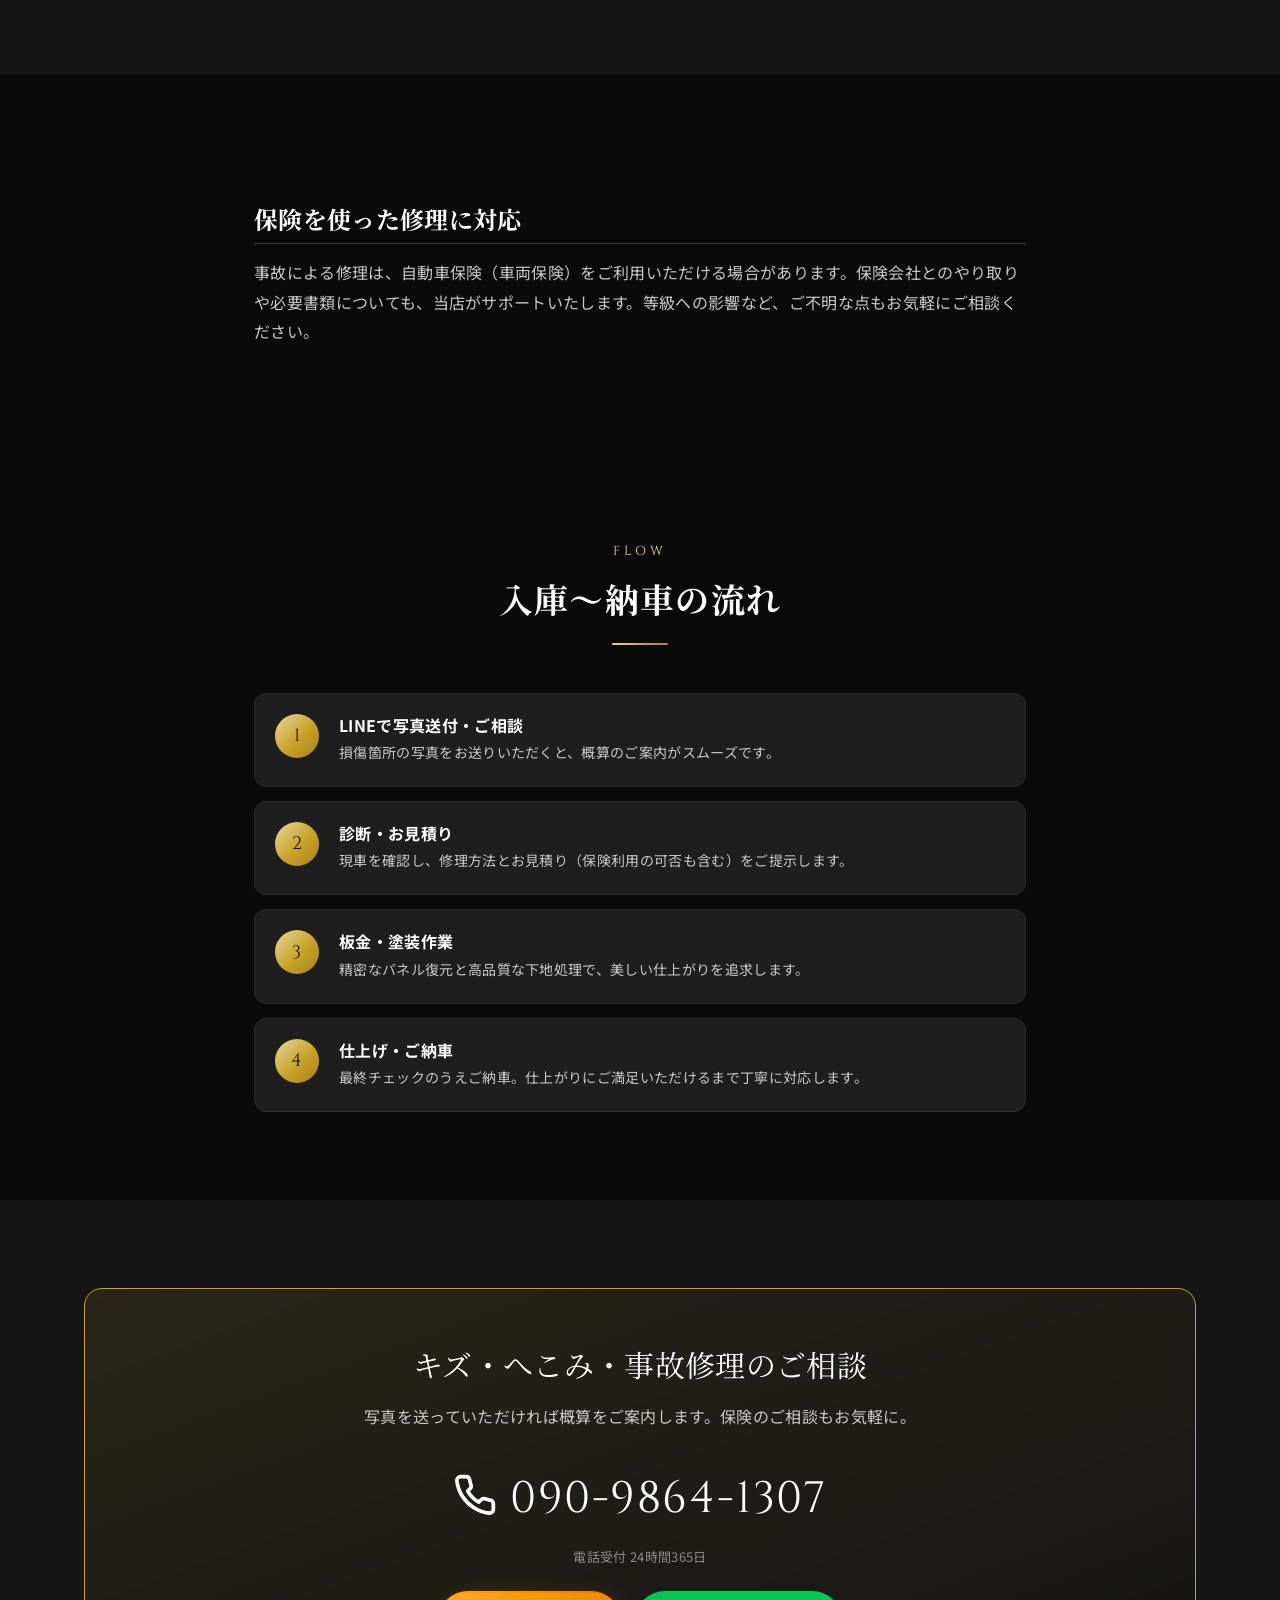
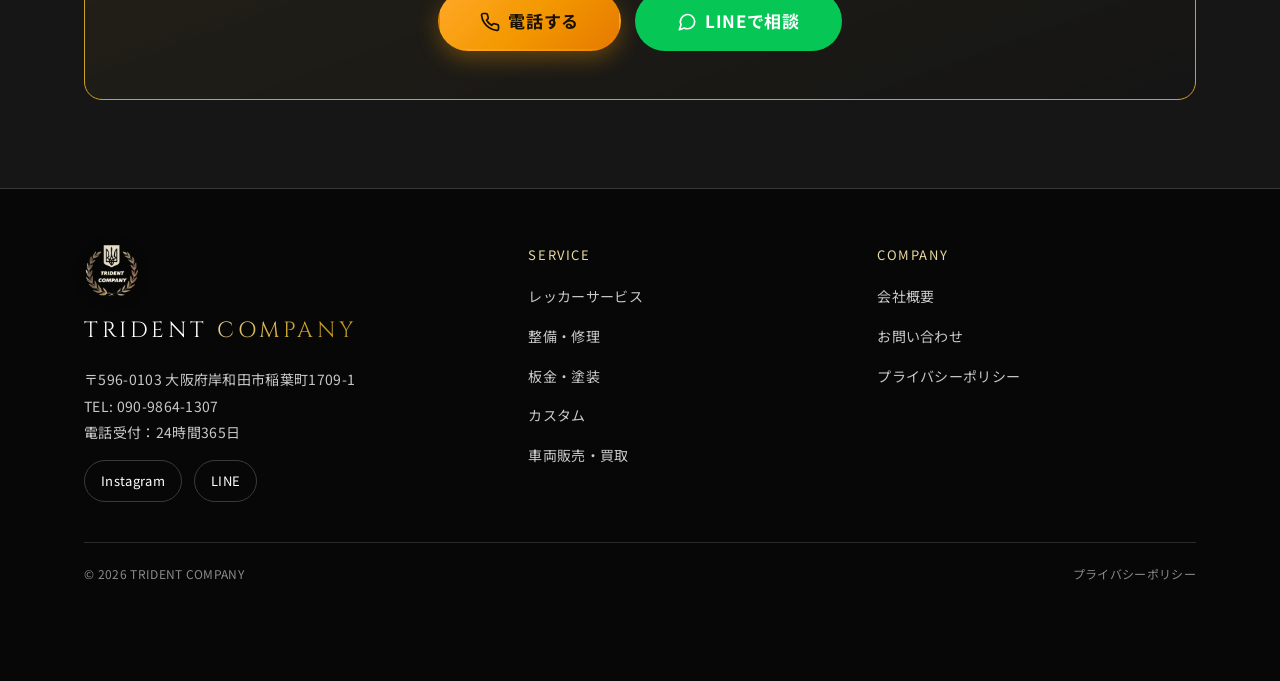
==== commit c4ad357e: "会社情報の更新と問い合わせ枠の整理 - お問い合わせページ「お急ぎの方はお電話で」枠からLINEボタンを削除（電話のみ） - 営業時間を 10:00〜19:00 に設定（レッカーの電話受付は24時間3" ====
--- a/bodywork/index.html
+++ b/bodywork/index.html
@@ -8,7 +8,7 @@
 <link rel="preconnect" href="https://fonts.googleapis.com">
 <link rel="preconnect" href="https://fonts.gstatic.com" crossorigin>
 <link href="https://fonts.googleapis.com/css2?family=Cinzel:wght@500;600;700&family=Noto+Sans+JP:wght@400;500;700&family=Noto+Serif+JP:wght@500;700&display=swap" rel="stylesheet">
-<link rel="stylesheet" href="../assets/css/style.css?v=20260726">
+<link rel="stylesheet" href="../assets/css/style.css?v=20260727">
 </head>
 <body>
 
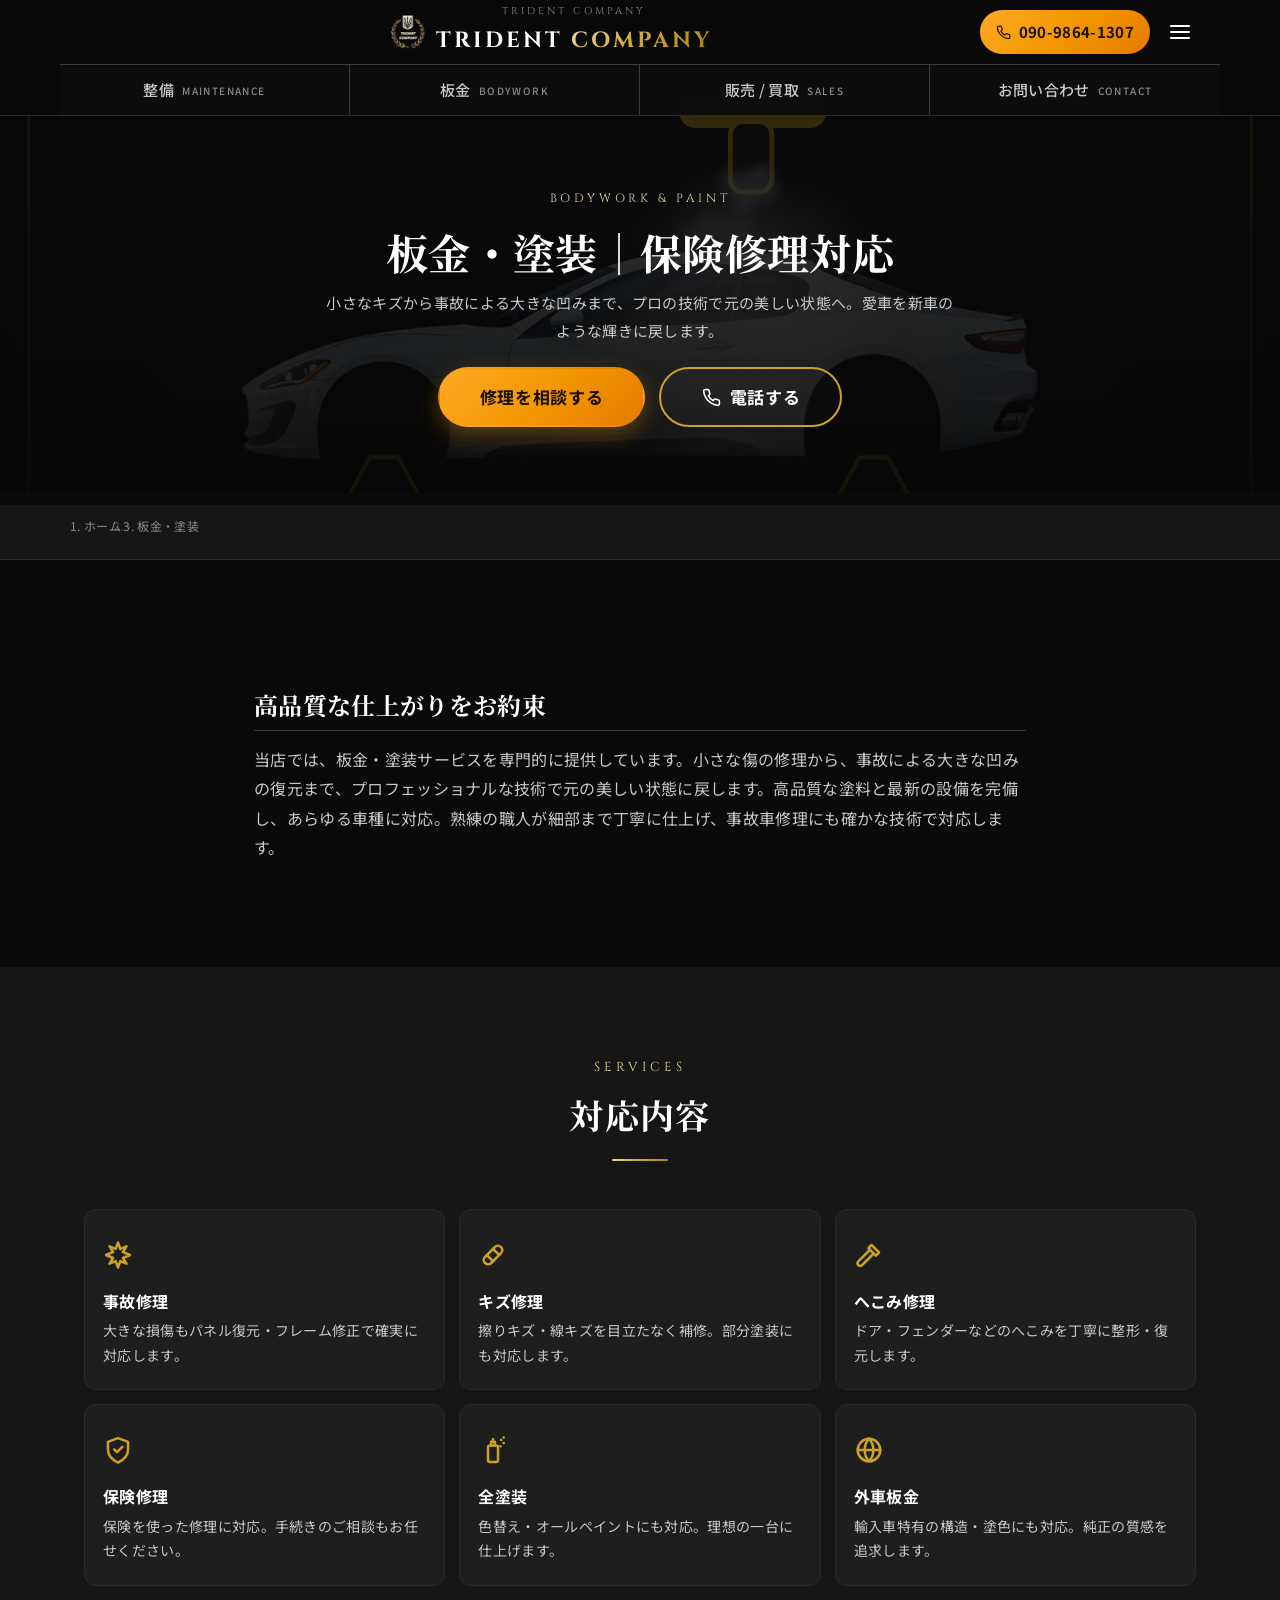
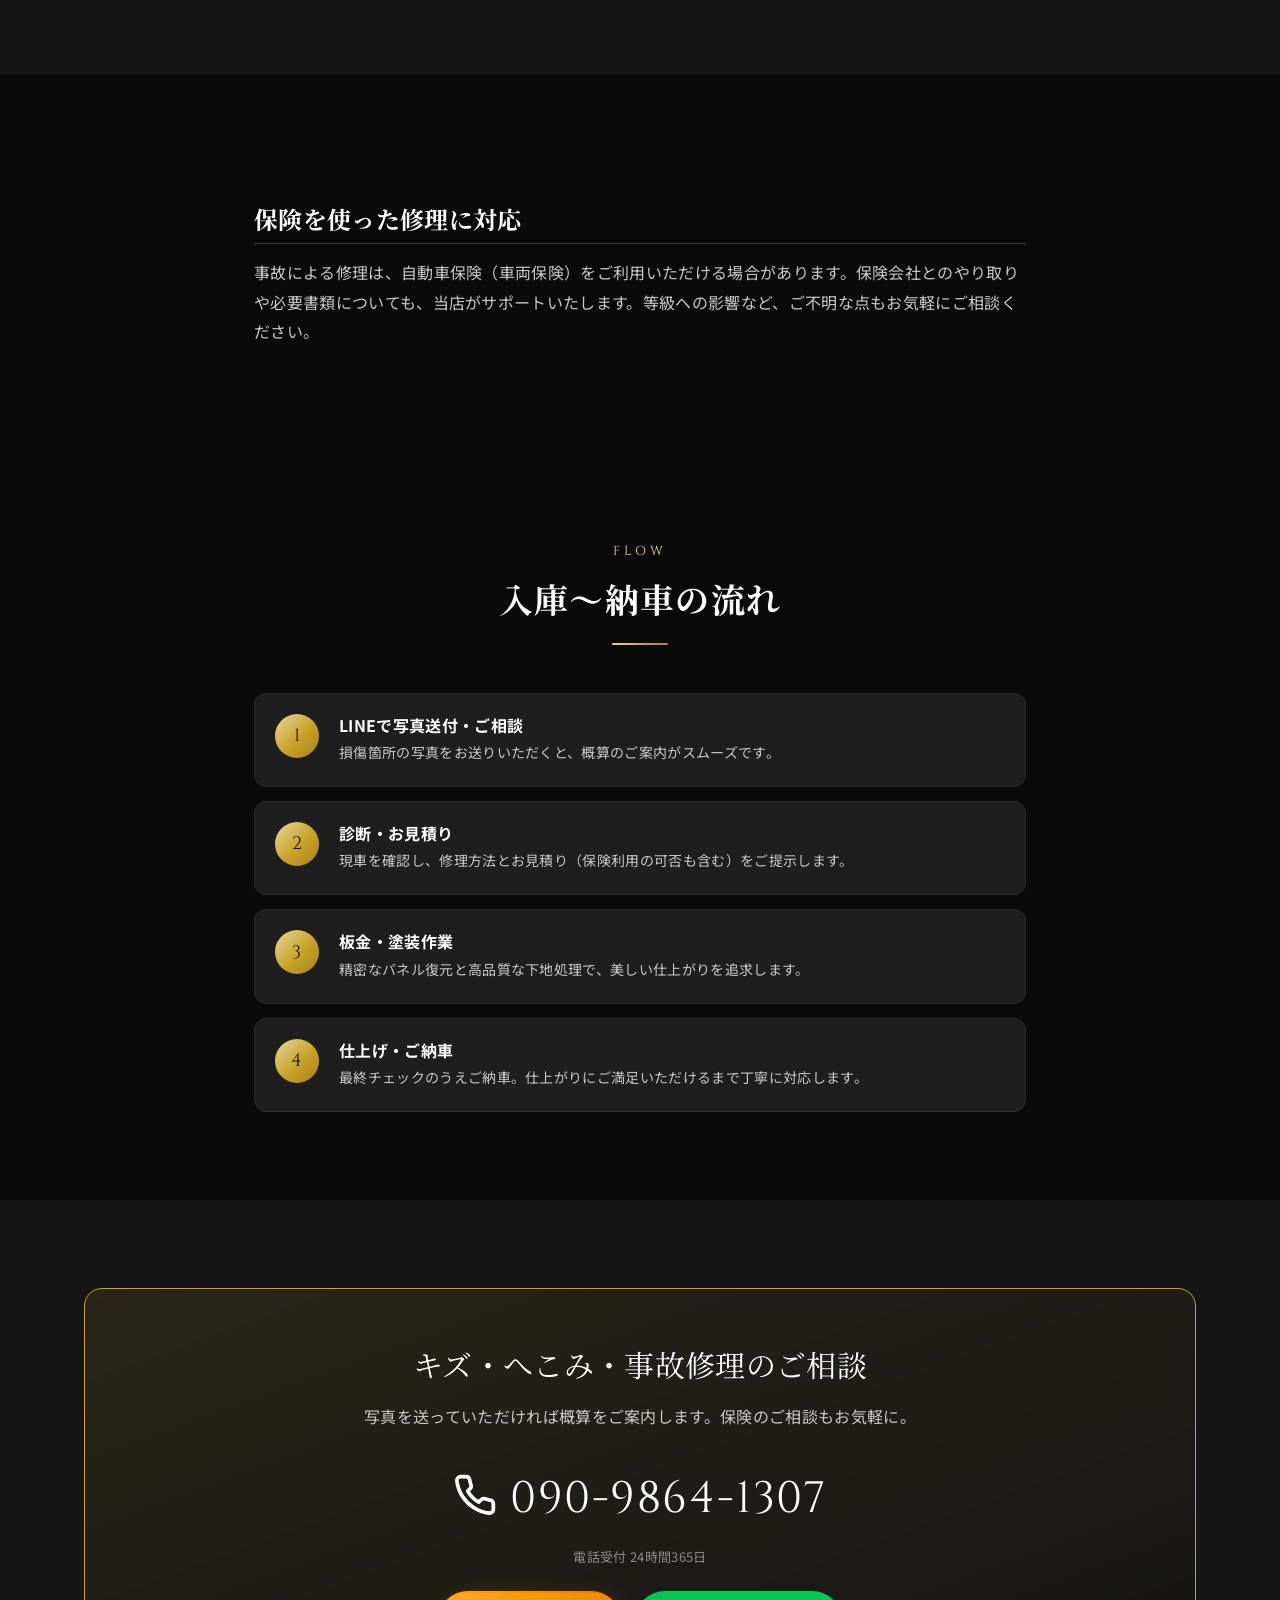
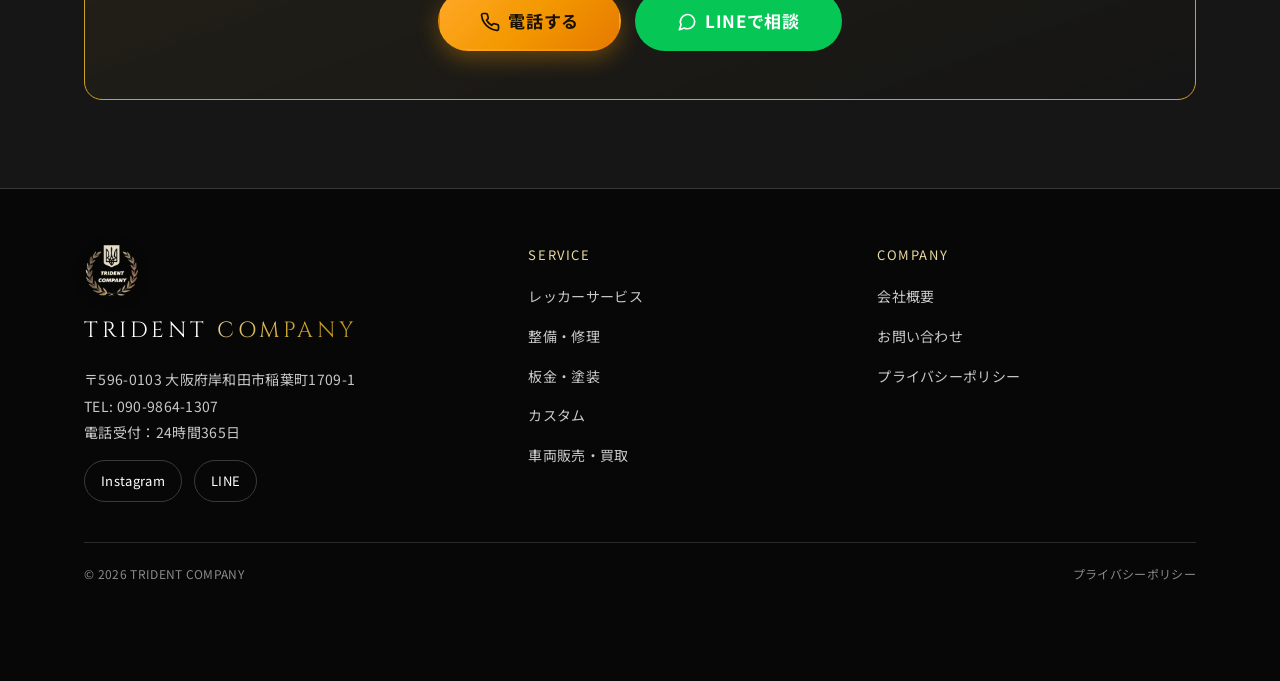
==== commit 83552e6f: "本番公開向けにSEO・計測の内部設定と配信設定を追加 - 全9ページの head に canonical / robots / OGP / Twitterカード / favicon を追加 - 構造化" ====
--- a/bodywork/index.html
+++ b/bodywork/index.html
@@ -9,21 +9,120 @@
 <link rel="preconnect" href="https://fonts.gstatic.com" crossorigin>
 <link href="https://fonts.googleapis.com/css2?family=Cinzel:wght@500;600;700&family=Noto+Sans+JP:wght@400;500;700&family=Noto+Serif+JP:wght@500;700&display=swap" rel="stylesheet">
 <link rel="stylesheet" href="../assets/css/style.css?v=20260727">
+<!-- ▼▼ SEO/計測 内部設定（自動生成ブロック：seo_inject.py で再生成） ▼▼ -->
+<link rel="canonical" href="https://trident-company.jp/bodywork/">
+<meta name="robots" content="index,follow,max-image-preview:large">
+
+<!-- OGP / Twitter Card -->
+<meta property="og:type" content="article">
+<meta property="og:site_name" content="TRIDENT COMPANY">
+<meta property="og:locale" content="ja_JP">
+<meta property="og:url" content="https://trident-company.jp/bodywork/">
+<meta property="og:title" content="板金・塗装｜岸和田・大阪の板金塗装・保険修理｜TRIDENT COMPANY">
+<meta property="og:description" content="岸和田・大阪で板金塗装なら TRIDENT COMPANY。事故修理・キズ修理・へこみ修理・全塗装・外車板金に対応。保険を使った修理もお任せください。高品質な塗料と最新設備で、愛車を新車のような輝きに。">
+<meta property="og:image" content="https://trident-company.jp/assets/img/ogp.jpg">
+<meta property="og:image:width" content="1200">
+<meta property="og:image:height" content="630">
+<meta property="og:image:alt" content="TRIDENT COMPANY｜大阪府岸和田市の自動車トータルサポート">
+<meta name="twitter:card" content="summary_large_image">
+<meta name="twitter:title" content="板金・塗装｜岸和田・大阪の板金塗装・保険修理｜TRIDENT COMPANY">
+<meta name="twitter:description" content="岸和田・大阪で板金塗装なら TRIDENT COMPANY。事故修理・キズ修理・へこみ修理・全塗装・外車板金に対応。保険を使った修理もお任せください。高品質な塗料と最新設備で、愛車を新車のような輝きに。">
+<meta name="twitter:image" content="https://trident-company.jp/assets/img/ogp.jpg">
+
+<!-- favicon / アプリアイコン -->
+<link rel="icon" href="/favicon.ico" sizes="any">
+<link rel="icon" type="image/png" sizes="32x32" href="../assets/img/favicon-32.png">
+<link rel="icon" type="image/png" sizes="192x192" href="../assets/img/favicon-192.png">
+<link rel="apple-touch-icon" href="../assets/img/apple-touch-icon.png">
+<meta name="theme-color" content="#0A0A0A">
+<meta name="format-detection" content="telephone=no">
+
+<!-- Google Search Console 所有権確認（HTMLタグ方式を使う場合のみ、下行のコメントを外して content を記入） -->
+<!-- <meta name="google-site-verification" content="ここに確認コード"> -->
+
+<!-- 構造化データ（JSON-LD） -->
+<script type="application/ld+json">
+{
+  "@context": "https://schema.org",
+  "@type": "BreadcrumbList",
+  "itemListElement": [
+    {
+      "@type": "ListItem",
+      "position": 1,
+      "name": "ホーム",
+      "item": "https://trident-company.jp/"
+    },
+    {
+      "@type": "ListItem",
+      "position": 2,
+      "name": "板金・塗装",
+      "item": "https://trident-company.jp/bodywork/"
+    }
+  ]
+}
+</script>
+<script type="application/ld+json">
+{
+  "@context": "https://schema.org",
+  "@type": "Service",
+  "name": "板金・塗装",
+  "description": "事故修理・キズ修理・へこみ修理・全塗装・外車板金に対応。保険を使った修理もご相談いただけます。",
+  "serviceType": "板金・塗装",
+  "url": "https://trident-company.jp/bodywork/",
+  "provider": {
+    "@id": "https://trident-company.jp/#business"
+  },
+  "areaServed": [
+    {
+      "@type": "AdministrativeArea",
+      "name": "大阪府"
+    },
+    {
+      "@type": "AdministrativeArea",
+      "name": "京都府"
+    },
+    {
+      "@type": "AdministrativeArea",
+      "name": "兵庫県"
+    },
+    {
+      "@type": "AdministrativeArea",
+      "name": "奈良県"
+    },
+    {
+      "@type": "AdministrativeArea",
+      "name": "滋賀県"
+    },
+    {
+      "@type": "AdministrativeArea",
+      "name": "和歌山県"
+    },
+    {
+      "@type": "AdministrativeArea",
+      "name": "三重県"
+    }
+  ]
+}
+</script>
+
+<!-- アクセス解析（GA4 / GTM）：測定IDは assets/js/analytics.js に記入 -->
+<script src="../assets/js/analytics.js?v=20260724" defer></script>
+<!-- ▲▲ SEO/計測 内部設定ここまで ▲▲ -->
 </head>
 <body>
 
 <header class="site-header">
   <div class="header-bar">
     <span class="header-spacer" aria-hidden="true"></span>
-    <a href="../index.html" class="header-logo" aria-label="TRIDENT COMPANY トップへ"><img src="../assets/img/logo.png?v=20260721" alt="TRIDENT COMPANY エンブレム" class="header-emblem" width="36" height="36"><span class="header-logo__text"><span class="header-logo__sub">TRIDENT COMPANY</span><span class="header-logo__main"><span class="t">TRIDENT</span> <span class="c">COMPANY</span></span></span></a>
+    <a href="../" class="header-logo" aria-label="TRIDENT COMPANY トップへ"><img src="../assets/img/logo.png?v=20260721" alt="TRIDENT COMPANY エンブレム" class="header-emblem" width="36" height="36"><span class="header-logo__text"><span class="header-logo__sub">TRIDENT COMPANY</span><span class="header-logo__main"><span class="t">TRIDENT</span> <span class="c">COMPANY</span></span></span></a>
     <a href="tel:09098641307" class="header-tel"><span class="icn icn--tel" aria-hidden="true"></span> 090-9864-1307</a>
     <button class="icon-btn" data-drawer-open aria-label="メニューを開く" aria-expanded="false" aria-controls="drawer"><svg viewBox="0 0 24 24" fill="none" stroke="currentColor" stroke-width="2"><path d="M3 6h18M3 12h18M3 18h18" stroke-linecap="round"/></svg></button>
   </div>
   <nav class="boxnav" aria-label="主要ナビゲーション">
-    <a class="boxnav__item" href="../maintenance/index.html">整備 <span class="em">MAINTENANCE</span></a>
-    <a class="boxnav__item" href="../bodywork/index.html">板金 <span class="em">BODYWORK</span></a>
-    <a class="boxnav__item" href="../sales/index.html">販売 / 買取 <span class="em">SALES</span></a>
-    <a class="boxnav__item" href="../contact/index.html">お問い合わせ <span class="em">CONTACT</span></a>
+    <a class="boxnav__item" href="../maintenance/">整備 <span class="em">MAINTENANCE</span></a>
+    <a class="boxnav__item" href="../bodywork/">板金 <span class="em">BODYWORK</span></a>
+    <a class="boxnav__item" href="../sales/">販売 / 買取 <span class="em">SALES</span></a>
+    <a class="boxnav__item" href="../contact/">お問い合わせ <span class="em">CONTACT</span></a>
   </nav>
 </header>
 
@@ -32,13 +131,13 @@
   <div class="drawer__panel" role="dialog" aria-label="メニュー">
     <div class="drawer__head"><span class="drawer__brand"><img src="../assets/img/logo.png?v=20260721" alt="" class="header-emblem" width="28" height="28"><span class="header-logo__main"><span class="t">TRIDENT</span> <span class="c">COMPANY</span></span></span><button class="icon-btn" data-drawer-close aria-label="メニューを閉じる"><svg viewBox="0 0 24 24" fill="none" stroke="currentColor" stroke-width="2"><path d="M6 6l12 12M18 6L6 18" stroke-linecap="round"/></svg></button></div>
     <ul class="drawer__nav">
-      <li><a href="../towing/index.html">レッカーサービス</a></li>
-      <li><a href="../maintenance/index.html">整備・修理</a></li>
-      <li><a href="../bodywork/index.html">板金・塗装</a></li>
-      <li><a href="../custom/index.html">カスタム</a></li>
-      <li><a href="../sales/index.html">車両販売・買取</a></li>
-      <li><a href="../company/index.html">会社概要</a></li>
-      <li><a href="../contact/index.html">お問い合わせ</a></li>
+      <li><a href="../towing/">レッカーサービス</a></li>
+      <li><a href="../maintenance/">整備・修理</a></li>
+      <li><a href="../bodywork/">板金・塗装</a></li>
+      <li><a href="../custom/">カスタム</a></li>
+      <li><a href="../sales/">車両販売・買取</a></li>
+      <li><a href="../company/">会社概要</a></li>
+      <li><a href="../contact/">お問い合わせ</a></li>
     </ul>
     <div class="drawer__sns"><a href="https://www.instagram.com/car_20555/" target="_blank" rel="noopener">Instagram</a><a href="https://line.me/ti/p/a5iRVmuqXc" data-line target="_blank" rel="noopener">LINEで相談</a></div>
   </div>
@@ -56,7 +155,7 @@
     </div>
   </section>
 
-  <nav class="breadcrumb" aria-label="パンくず"><div class="container"><ol><li><a href="../index.html">ホーム</a></li><li class="sep">›</li><li>板金・塗装</li></ol></div></nav>
+  <nav class="breadcrumb" aria-label="パンくず"><div class="container"><ol><li><a href="../">ホーム</a></li><li class="sep">›</li><li>板金・塗装</li></ol></div></nav>
 
   <section class="section">
     <div class="container container--narrow prose reveal">
@@ -118,11 +217,11 @@
 <footer class="site-footer">
   <div class="container">
     <div class="footer-grid">
-      <div><img src="../assets/img/logo.png?v=20260721" alt="TRIDENT COMPANY エンブレム" class="footer-emblem" width="56" height="56"><div class="footer-logo"><span class="t">TRIDENT</span> <span class="c">COMPANY</span></div><div class="footer-info">〒596-0103 大阪府岸和田市稲葉町1709-1<br>TEL: <a href="tel:09098641307">090-9864-1307</a><br>電話受付：24時間365日</div><div class="footer-sns"><a href="https://www.instagram.com/car_20555/" target="_blank" rel="noopener">Instagram</a><a href="https://line.me/ti/p/a5iRVmuqXc" data-line target="_blank" rel="noopener">LINE</a></div></div>
-      <div><div class="footer-col__title">SERVICE</div><ul class="footer-nav"><li><a href="../towing/index.html">レッカーサービス</a></li><li><a href="../maintenance/index.html">整備・修理</a></li><li><a href="../bodywork/index.html">板金・塗装</a></li><li><a href="../custom/index.html">カスタム</a></li><li><a href="../sales/index.html">車両販売・買取</a></li></ul></div>
-      <div><div class="footer-col__title">COMPANY</div><ul class="footer-nav"><li><a href="../company/index.html">会社概要</a></li><li><a href="../contact/index.html">お問い合わせ</a></li><li><a href="../privacy/index.html">プライバシーポリシー</a></li></ul></div>
-    </div>
-    <div class="footer-bottom"><span>© <span data-year>2026</span> TRIDENT COMPANY</span><a href="../privacy/index.html">プライバシーポリシー</a></div>
+      <div><img src="../assets/img/logo.png?v=20260721" alt="TRIDENT COMPANY エンブレム" class="footer-emblem" width="56" height="56" loading="lazy" decoding="async"><div class="footer-logo"><span class="t">TRIDENT</span> <span class="c">COMPANY</span></div><div class="footer-info">〒596-0103 大阪府岸和田市稲葉町1709-1<br>TEL: <a href="tel:09098641307">090-9864-1307</a><br>電話受付：24時間365日</div><div class="footer-sns"><a href="https://www.instagram.com/car_20555/" target="_blank" rel="noopener">Instagram</a><a href="https://line.me/ti/p/a5iRVmuqXc" data-line target="_blank" rel="noopener">LINE</a></div></div>
+      <div><div class="footer-col__title">SERVICE</div><ul class="footer-nav"><li><a href="../towing/">レッカーサービス</a></li><li><a href="../maintenance/">整備・修理</a></li><li><a href="../bodywork/">板金・塗装</a></li><li><a href="../custom/">カスタム</a></li><li><a href="../sales/">車両販売・買取</a></li></ul></div>
+      <div><div class="footer-col__title">COMPANY</div><ul class="footer-nav"><li><a href="../company/">会社概要</a></li><li><a href="../contact/">お問い合わせ</a></li><li><a href="../privacy/">プライバシーポリシー</a></li></ul></div>
+    </div>
+    <div class="footer-bottom"><span>© <span data-year>2026</span> TRIDENT COMPANY</span><a href="../privacy/">プライバシーポリシー</a></div>
   </div>
 </footer>
 
